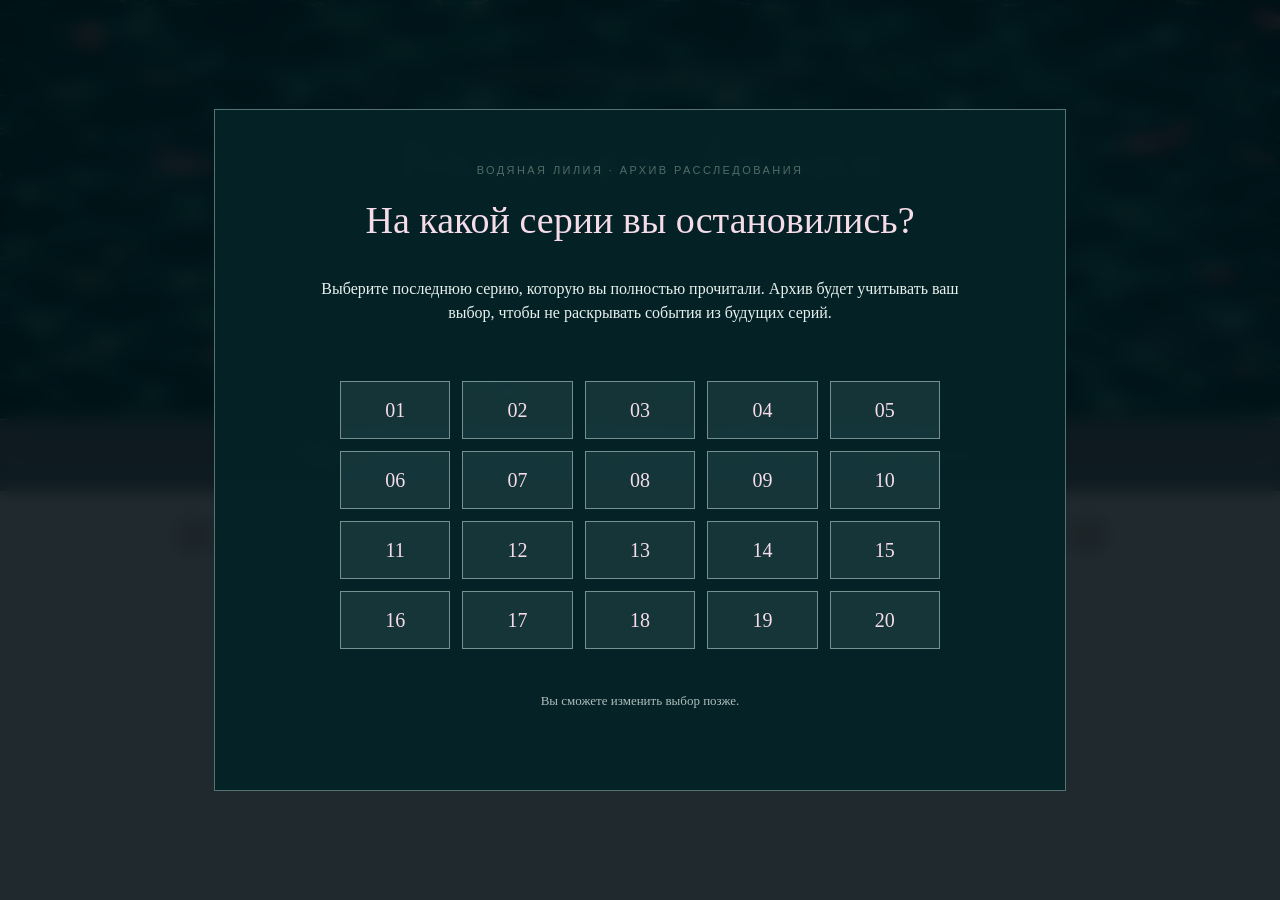
==== index.html @ 2f3fe99f "Update index.html" ====
<!doctype html>
<html lang="ru">
<head>
<meta charset="utf-8">
<meta name="viewport" content="width=device-width,initial-scale=1">
<title>Водяная Лилия — архив расследования</title>
<link rel="stylesheet" href="style.css">
</head>
<body>
<header class="site-header"><div class="kicker">Интерактивный архив расследования</div><div class="title-wrap"><h1>Водяная Лилия</h1></div><div class="subtitle">История, персонажи, улики и вопросы без ответов</div></header>
<nav class="main-nav">
<button class="active" data-tab="people">Персонажи</button><button data-tab="story">История дела</button><button data-tab="clues">Улики</button><button data-tab="timeline">Хронология</button><button data-tab="questions">Теории и вопросы</button><button data-tab="archive">Архив документов</button>
</nav>
<section id="episode-gate" class="episode-gate">
<div class="kicker">Водяная Лилия · Архив расследования</div>
<h2>На какой серии вы остановились?</h2>
<p>Выберите последнюю серию, которую вы полностью прочитали. Архив будет учитывать ваш выбор, чтобы не раскрывать события из будущих серий.</p>
<div class="episode-gate-grid">
    <button data-episode="1">01</button>
    <button data-episode="2">02</button>
    <button data-episode="3">03</button>
    <button data-episode="4">04</button>
    <button data-episode="5">05</button>
    <button data-episode="6">06</button>
    <button data-episode="7">07</button>
    <button data-episode="8">08</button>
    <button data-episode="9">09</button>
    <button data-episode="10">10</button>
    <button data-episode="11">11</button>
    <button data-episode="12">12</button>
    <button data-episode="13">13</button>
    <button data-episode="14">14</button>
    <button data-episode="15">15</button>
    <button data-episode="16">16</button>
    <button data-episode="17">17</button>
    <button data-episode="18">18</button>
    <button data-episode="19">19</button>
    <button data-episode="20">20</button>
</div>
<p class="episode-gate-note">Вы сможете изменить выбор позже.</p>
</section>
<div class="episode-selector">
  <button data-view-episode="1">01</button>
  <button data-view-episode="2">02</button>
  <button data-view-episode="3">03</button>
  <button data-view-episode="4">04</button>
  <button data-view-episode="5">05</button>
  <button data-view-episode="6">06</button>
  <button data-view-episode="7">07</button>
  <button data-view-episode="8">08</button>
  <button data-view-episode="9">09</button>
  <button data-view-episode="10">10</button>
  <button data-view-episode="11">11</button>
  <button data-view-episode="12">12</button>
  <button data-view-episode="13">13</button>
  <button data-view-episode="14">14</button>
  <button data-view-episode="15">15</button>
  <button data-view-episode="16">16</button>
  <button data-view-episode="17">17</button>
  <button data-view-episode="18">18</button>
  <button data-view-episode="19">19</button>
  <button data-view-episode="20">20</button>
</div>
<button id="episode-details-toggle" class="episode-details-toggle" type="button">
✧ Содержание серии
<span>⌄</span>
</button>
<div class="episode-modal" id="episode-description">
<div class="episode-modal-content">
<button class="episode-modal-close" id="episode-modal-close" type="button">×</button>
<div class="episode-description-header">
<span id="episode-number">СЕРИЯ 01</span>
<h3 id="episode-title">Название серии</h3>
</div>
<p id="episode-summary">Краткое содержание серии.</p>
<button id="episode-details-button" type="button">
Читать полное описание
</button>
<div id="episode-full-description" class="episode-full-description"></div>
</div>
</div>
<main>
<section id="story" class="panel">
<h2>История дела</h2>
<p class="intro">История, в которой прошлое не отпускает настоящее, а за внешне привычными событиями скрываются вопросы, на которые ещё предстоит найти ответы.</p>
<div class="grid" id="story-container"></div></section>
<section id="people" class="panel">
<h2>Персонажи</h2>
<p class="intro">Краткие карточки участников истории. Данные ниже — демонстрационное наполнение, его нужно сверить с игрой.</p>
<input id="search" placeholder="Найти персонажа…">
<div class="grid" id="peopleGrid"></div>
</section>
<section id="clues" class="panel">
<h2>Улики и доказательства</h2>
<p class="intro">
Каждая деталь может оказаться важной. Здесь собраны предметы, документы, сообщения и свидетельства, которые помогают восстановить события и разобраться в тайнах Уиндроуз-Бей.
</p>
<div id="clues-container" class="grid"></div>
</section>
<section id="timeline" class="panel">
<h2>Хронология событий</h2>
<p class="intro">Последовательность событий, восстановленная по материалам расследования.</p>
<div id="timeline-container" class="grid"></div>
</section>
<section id="questions" class="panel">
<h2>Теории и вопросы</h2>
<p class="intro">
Версии произошедшего, аргументы и вопросы, которые ещё предстоит проверить.
</p>
 <div id="theories-container" class="grid"></div>
</section>
<section id="archive" class="panel">
<h2>Архив документов</h2>
<p class="intro">
Документы, письма, личные записи и другие материалы,обнаруженные в ходе расследования.
</p>
<div id="documents-container" class="grid"></div>
</section>
<script src="data/people.js"></script>
<script src="data/episodes.js"></script>
<script src="data/clues.js"></script>
<script src="data/story.js"></script>
<script src="data/timeline.js"></script>
<script src="data/theories.js"></script>
<script src="data/documents.js"></script>
<script src="script.js"></script>
---- style.css ----
:root {--ink: #263F3C;--muted: #536B66;--paper: #E5D5BE;--card: rgba(245, 236, 222, 0.94);--sage: #A9BDB0;--line: rgba(75, 91, 78, 0.3);--accent: #B98F91;}
*{box-sizing:border-box}
.site-header {
padding: 70px 22px 55px;
text-align: center;
background-image: linear-gradient(rgba(3, 39, 43, 0.12), rgba(3, 39, 43, 0.18)),
url("media/header-water.png.jpg");
background-position: center;
background-size: 100% 100%;
background-repeat: no-repeat;
border-bottom: 1px solid rgba(213, 193, 154, 0.55);
box-shadow: 0 8px 30px rgba(0, 20, 25, 0.15);
min-height: 420px;}
.kicker{font:11px Arial,sans-serif;letter-spacing:.22em;text-transform:uppercase;color:var(--muted)}
h1 {font-size: clamp(38px, 7vw, 68px);font-weight: 600;margin: 12px 0 5px;color: #f5dce8;text-shadow:0 1px 1px rgba(255,255,255,0.7),0 2px 3px rgba(180,120,150,0.6),0 5px 12px rgba(0,0,0,0.45);letter-spacing: 1px;}.title-wrap {position: relative;display: flex;align-items: center;justify-content: center;width: fit-content;max-width: 100%;margin: 0 auto;padding: 12px 24px;}.title-wrap::before,.title-wrap::after {content: "";position: absolute;width: 42px;height: 18px;border: 1px solid rgba(183, 225, 215, 0.8);border-radius: 100% 0 100% 0;box-shadow: 0 0 9px rgba(190, 235, 225, 0.35);}.title-wrap::before {left: -12px;top: 5px;transform: rotate(-28deg);}.title-wrap::after {right: -12px;bottom: 5px;transform: rotate(152deg);}.title-wrap h1 {margin: 12px 0 5px;}
.subtitle{color:var(--muted);font-style:italic}
nav {display: flex;justify-content: center;align-items: center;gap: 28px;flex-wrap: wrap;padding: 20px 16px;background: rgba(3, 39, 43, 0.55);border-bottom: 1px solid var(--line);backdrop-filter: blur(12px);}
nav button,.filter {border: none;background: transparent;color: #F3E6D7;padding: 7px 2px;border-radius: 0;cursor: pointer;font: 14px Georgia, serif;letter-spacing: 0.04em;transition: color 0.25s, text-shadow 0.25s;}
nav button.active,
nav button:hover {background: transparent;color: #FFFFFF;border-color: transparent;text-shadow: 0 0 10px rgba(243, 230, 215, 0.75);}
main {width: 100%;max-width: 980px;margin: 32px auto;padding: 0 55px 60px;}
.panel {display: none;padding: 0 35px 30px;}.panel.active {display: block;}
@media (max-width: 600px) {main {padding: 0 12px 40px;}.panel {padding: 0 8px 20px;}}
h2{font-weight:400;font-size:30px;margin:0 0 8px}.intro{color:var(--muted);max-width:680px}
.stats{display:grid;grid-template-columns:repeat(auto-fit,minmax(130px,1fr));gap:12px;margin:25px 0}
.stat,.card{background:var(--card);border:1px solid var(--line);border-radius:14px;padding:18px}
.stat b{display:block;font-size:27px;font-weight:400}.stat span,.meta{font:12px Arial;color:var(--muted)}
.grid{display:grid;grid-template-columns:repeat(auto-fit,minmax(220px,1fr));gap:14px;margin-top:20px}
.card h3{font-weight:400;font-size:21px;margin:0 0 4px}.card p{margin:8px 0;color: var(--ink);}
.card button{margin-top:8px;border:0;background:var(--sage);padding:8px 12px;border-radius:18px;color:var(--ink);cursor:pointer}
.detail{display:none;border-top:1px solid var(--line);margin-top:12px;padding-top:10px;color:var(--muted)}
.detail.open{display:block}
input{width:min(100%,360px);padding:11px 14px;border:1px solid var(--line);border-radius:22px;background:white;font:14px Arial;margin-top:14px}
.tag{display:inline-block;background:#edf0e8;border-radius:15px;padding:3px 9px;font:11px Arial;color:#526455}
footer{text-align:center;padding:24px;color:var(--muted);font:12px Arial;border-top:1px solid var(--line)}
body {margin: 0;position: relative;isolation: isolate;background: transparent !important;color: var(--ink);font: 16px/1.55 Georgia, serif;}
.episode-gate {position: fixed;inset: 0;z-index: 10000;display: flex;flex-direction: column;align-items: center;justify-content: center;box-sizing: border-box;width: 100%;min-height: 100vh;margin: 0;padding: 35px 20px;overflow-y: auto;text-align: center;background: rgba(0, 12, 18, 0.88);backdrop-filter: blur(8px);color: #e8f1ee;}.episode-gate::before {content: "";position: absolute;z-index: 0;width: min(850px, calc(100% - 32px));height: min(680px, calc(100% - 32px));background: rgba(5, 35, 38, 0.96);border: 1px solid rgba(210, 235, 230, 0.4);pointer-events: none;}.episode-gate > * {position: relative;z-index: 1;}.episode-gate h2 {color: #f5dce8;font-size: clamp(25px, 4vw, 38px);font-weight: normal;margin: 15px 0;}.episode-gate p {max-width: 650px;margin: 12px auto 25px;}.episode-gate-grid {display: grid;grid-template-columns: repeat(5, 1fr);gap: 12px;width: 100%;max-width: 600px;margin: 30px auto;}.episode-gate-grid button {min-height: 58px;border: 1px solid rgba(210, 235, 230, 0.5);background: rgba(130, 190, 190, 0.12);color: #f5dce8;font: 20px Georgia, serif;cursor: pointer;}.episode-gate-grid button:hover {background: rgba(180, 220, 215, 0.3);border-color: #f5dce8;}.episode-gate-note {font-size: 13px;opacity: 0.75;}.episode-gate.is-hidden {display: none;}
/* Переключатели серий */
.episode-selector {display: flex;justify-content: center;align-items: center; flex-wrap: wrap;gap: 9px; max-width: 1050px;margin: 14px auto 20px;padding: 10px 16px;}
.episode-selector button {width: 38px;height: 38px;flex: 0 0 38px;padding: 0;border: 1px solid rgba(89, 72, 63, 0.5);border-radius: 50%;background: radial-gradient(circle at 35% 30%, #F4E9D9, #D8C5B0);color: #59483F;font: 13px Georgia, serif;cursor: pointer;box-shadow: 0 0 10px rgba(183, 220, 211, 0.15);transition: 0.25s ease;}
.episode-selector button:hover {transform: translateY(-3px);border-color: #f0e9e5;box-shadow: 0 0 15px rgba(183, 220, 211, 0.6);}.episode-selector button.active {background: radial-gradient(circle at 35% 30%, #f0e9e5, #d9a9b9 70%);color: #063f43;border-color: #ffffff;box-shadow: 0 0 16px rgba(217, 169, 185, 0.65);}
@media (max-width: 600px) {nav.main-nav {justify-content: flex-start;flex-wrap: nowrap;overflow-x: auto;white-space: nowrap;gap: 24px;padding: 14px 18px;scrollbar-width: none;}nav.main-nav::-webkit-scrollbar {display: none;}nav.main-nav button {flex: 0 0 auto;}header {padding: 22px 16px 14px;}
.episode-selector {flex-wrap: nowrap;justify-content: flex-start;overflow-x: auto;overflow-y: hidden;white-space: nowrap;gap: 10px;padding: 10px 16px;scrollbar-width: none;}
.episode-selector::-webkit-scrollbar {display: none;}
.episode-selector button {flex: 0 0 38px;}}
.panel .intro {color: var(--ink);background: rgba(245, 236, 222, 0.91);padding: 12px 16px;border-radius: 10px;}
/* Контраст заголовков и подписей */
header .kicker,
header .subtitle { color: #F5E8D7;text-shadow: 0 2px 6px rgba(0, 20, 22, 0.85);}
main .panel > .kicker {color: #F5E8D7;text-shadow: 0 2px 7px rgba(0, 20, 22, 0.9);}
main .panel > h2 {color: #FFF1E2;text-shadow: 0 2px 8px rgba(0, 20, 22, 0.9);}
.episode-description-header {margin-bottom: 18px;}#episode-number {display: block;margin-bottom: 10px;color: #987568;font: 12px Georgia, serif;letter-spacing: 3px;}#episode-title {margin: 0;color: #59483F;font: 26px Georgia, serif;}#episode-summary {max-width: 680px;margin: 18px auto;color: #59483F;font: 16px/1.8 Georgia, serif;}#episode-details-button {margin-top: 12px;padding: 11px 22px;border: 1px solid #987568;background: #D8C5B0;color: #59483F;font: 14px Georgia, serif;cursor: pointer;transition: 0.25s ease;}#episode-details-button:hover {background: #C9A99A;}
.episode-full-description {display: none;margin-top: 20px;padding-top: 18px;border-top: 1px solid rgba(89, 72, 63, 0.3);text-align: left;line-height: 1.8;}max-width: 600px {
.episode-description {margin: 18px 8px 30px;padding: 22px 17px;}#episode-title {font-size: 22px;}#episode-summary {font-size: 14px;}}
/* Жемчужная кнопка содержания серии */
.episode-details-toggle {display: flex;align-items: center;justify-content: center;gap: 10px;width: fit-content;margin: 12px auto 20px;padding: 9px 20px;border: 1px solid rgba(217, 169, 185, 0.8);border-radius: 30px;background: rgba(238, 224, 207, 0.9);color: #59483F;font: 14px Georgia, serif;cursor: pointer;box-shadow: 0 3px 12px rgba(0, 0, 0, 0.2);transition: 0.3s ease;}
.episode-details-toggle:hover {background: #F4E9D9;border-color: #D9A9B9;transform: translateY(-2px);box-shadow: 0 5px 15px rgba(217, 169, 185, 0.4);}
.episode-details-toggle span {font-size: 17px;}
/* Всплывающее окно содержания серии */
.episode-modal {display: none;position: fixed;inset: 0;z-index: 9999;align-items: center;justify-content: center;padding: 20px;background: rgba(0, 15, 18, 0.72);backdrop-filter: blur(5px);}
.episode-modal.open {display: flex;}
.episode-modal-content {position: relative;width: min(650px, 100%);max-height: 85vh;overflow-y: auto;padding: 35px;background:radial-gradient(ellipse at 10% 15%, rgba(112, 75, 43, 0.18), transparent 35%),radial-gradient(ellipse at 90% 85%, rgba(125, 83, 51, 0.16), transparent 40%),radial-gradient(ellipse at 50% 50%, rgba(255, 244, 218, 0.35), transparent 70%),linear-gradient(135deg, #D4BE9B, #E6D3B1 45%, #D1B991);border: 1px solid #8C7050;border-radius: 3px;box-shadow:inset 0 0 0 5px rgba(117, 83, 53, 0.10),inset 0 0 35px rgba(91, 61, 37, 0.22),0 12px 40px rgba(0, 0, 0, 0.45);color: #59483F;text-align: center;}
.episode-modal-close {position: absolute;top: 10px;right: 15px;border: none;background: transparent;color: #59483F;font-size: 28px;cursor: pointer;}@media (max-width: 600px) {
.episode-modal-content {padding: 30px 18px;}}
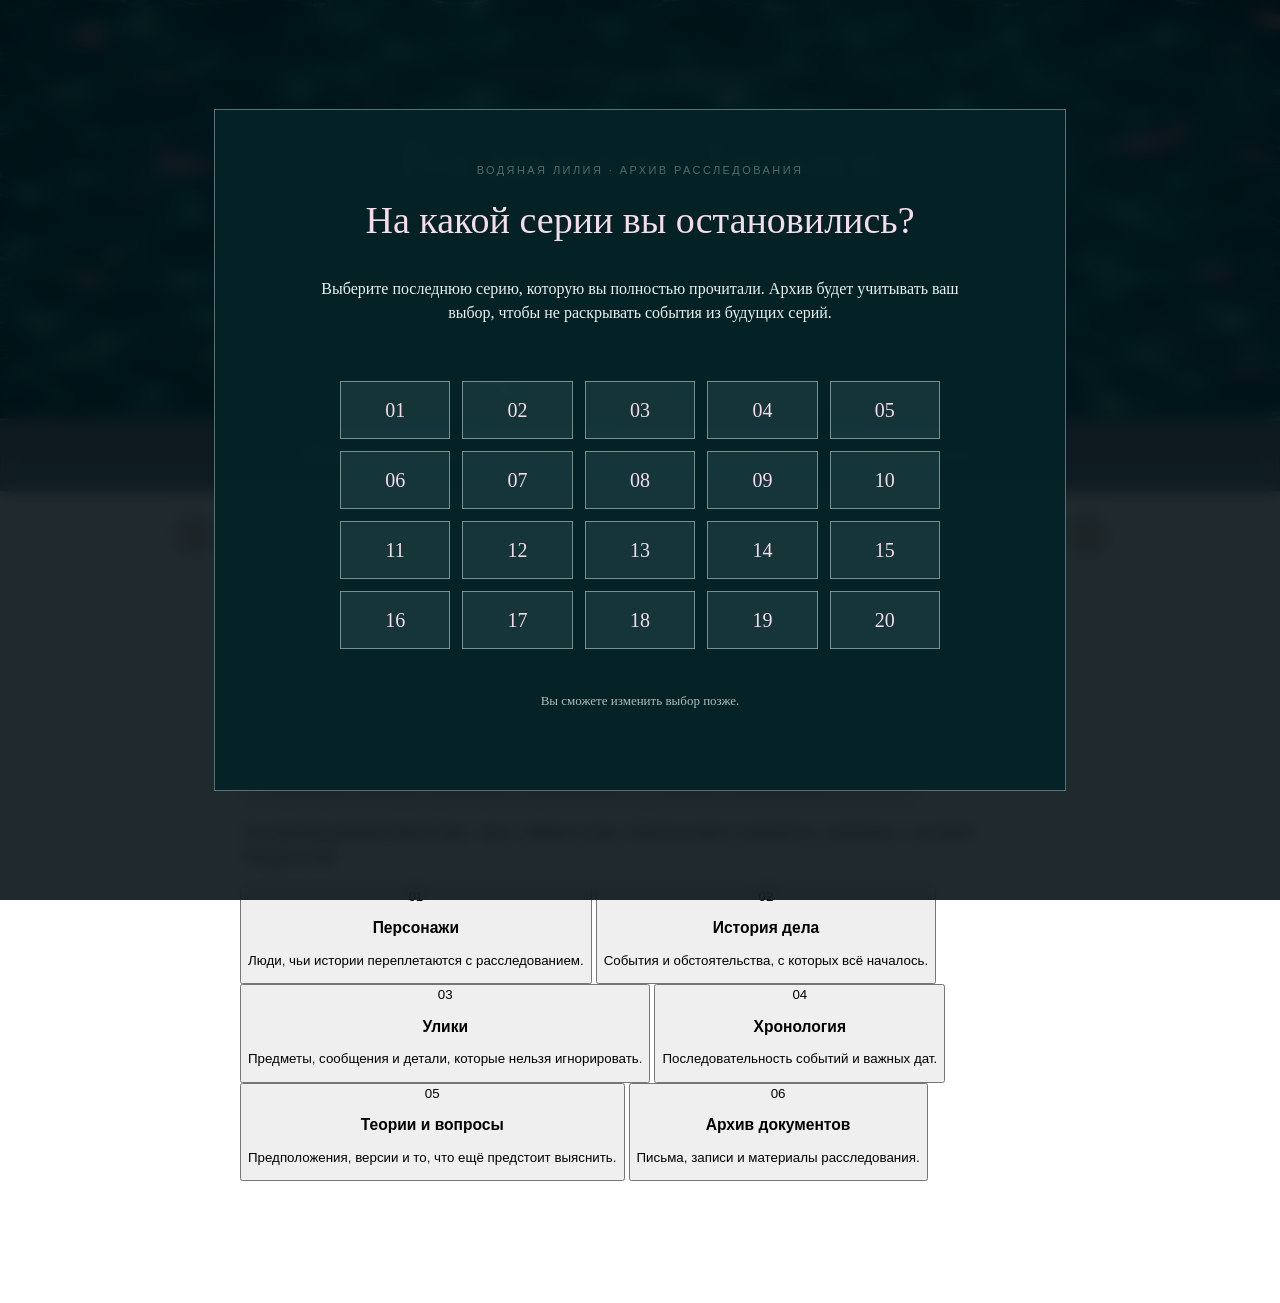
==== commit 805bfe01: "Update index.html" ====
--- a/index.html
+++ b/index.html
@@ -80,6 +80,50 @@
 </div>
 </div>
 <main>
+<section id="home" class="panel active">
+<div class="home-intro">
+<div class="kicker">Личный архив расследования</div>
+<h2>Водяная Лилия</h2>
+<p class="intro">
+Некоторые истории не заканчиваются вместе с последней страницей.Они оставляют после себя вопросы, странные совпадения и следы,которые кто-то должен собрать воедино.
+</p>
+<p>
+Это рабочий дневник Райли Пирс. Здесь собраны люди, события,улики и документы, связанные с историей Уиндрoуз-Бей.
+</p>
+</div>
+<div class="home-sections">
+<button class="home-card" data-tab="people">
+<span>01</span>
+<h3>Персонажи</h3>
+<p>Люди, чьи истории переплетаются с расследованием.</p>
+</button>
+<button class="home-card" data-tab="story">
+<span>02</span>
+<h3>История дела</h3>
+<p>События и обстоятельства, с которых всё началось.</p>
+</button>
+<button class="home-card" data-tab="clues">
+<span>03</span>
+<h3>Улики</h3>
+<p>Предметы, сообщения и детали, которые нельзя игнорировать.</p>
+</button>
+<button class="home-card" data-tab="timeline">
+<span>04</span>
+<h3>Хронология</h3>
+<p>Последовательность событий и важных дат.</p>
+</button>
+<button class="home-card" data-tab="questions">
+<span>05</span>
+<h3>Теории и вопросы</h3>
+<p>Предположения, версии и то, что ещё предстоит выяснить.</p>
+</button>
+<button class="home-card" data-tab="archive">
+<span>06</span>
+<h3>Архив документов</h3>
+<p>Письма, записи и материалы расследования.</p>
+</button>
+</div>
+</section>
 <section id="story" class="panel">
 <h2>История дела</h2>
 <p class="intro">История, в которой прошлое не отпускает настоящее, а за внешне привычными событиями скрываются вопросы, на которые ещё предстоит найти ответы.</p>
@@ -124,3 +168,6 @@
 <script src="data/theories.js"></script>
 <script src="data/documents.js"></script>
 <script src="script.js"></script>
+</main>
+</body>
+</html>
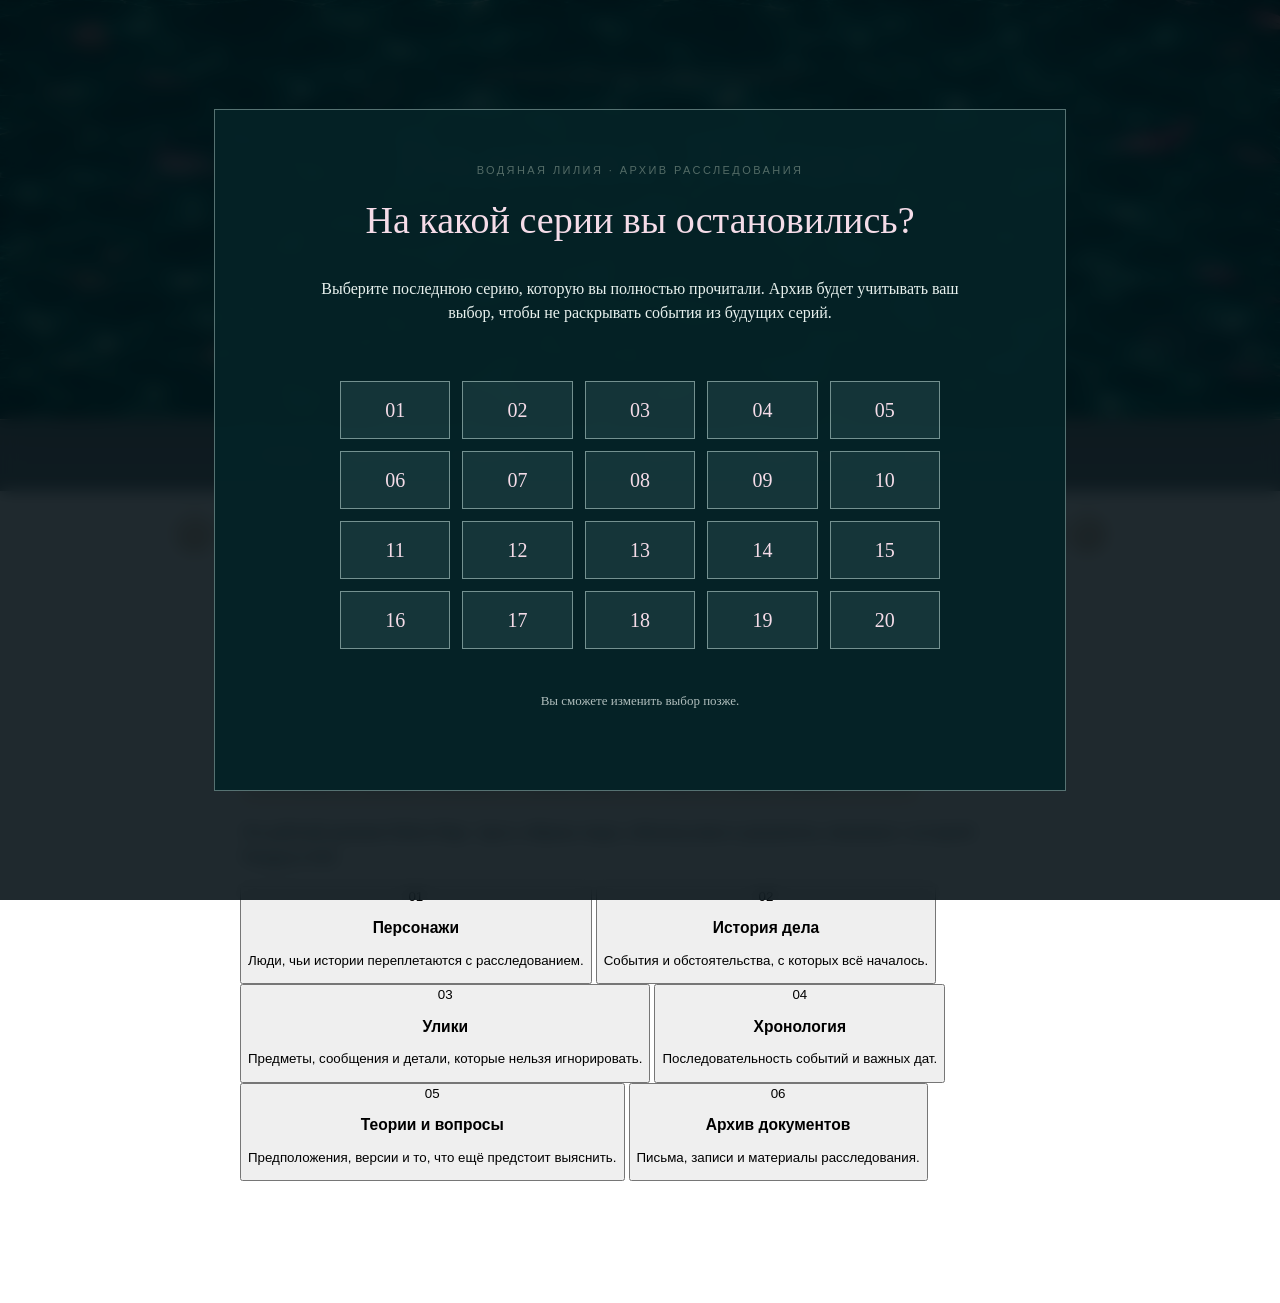
==== commit 501188e2: "Update index.html" ====
--- a/index.html
+++ b/index.html
@@ -9,7 +9,7 @@
 <body>
 <header class="site-header"><div class="kicker">Интерактивный архив расследования</div><div class="title-wrap"><h1>Водяная Лилия</h1></div><div class="subtitle">История, персонажи, улики и вопросы без ответов</div></header>
 <nav class="main-nav">
-<button class="active" data-tab="people">Персонажи</button><button data-tab="story">История дела</button><button data-tab="clues">Улики</button><button data-tab="timeline">Хронология</button><button data-tab="questions">Теории и вопросы</button><button data-tab="archive">Архив документов</button>
+<button class="active" data-tab="home">Главная</button><button data-tab="people">Персонажи</button><button data-tab="story">История дела</button><button data-tab="clues">Улики</button><button data-tab="timeline">Хронология</button><button data-tab="questions">Теории и вопросы</button><button data-tab="archive">Архив документов</button>
 </nav>
 <section id="episode-gate" class="episode-gate">
 <div class="kicker">Водяная Лилия · Архив расследования</div>
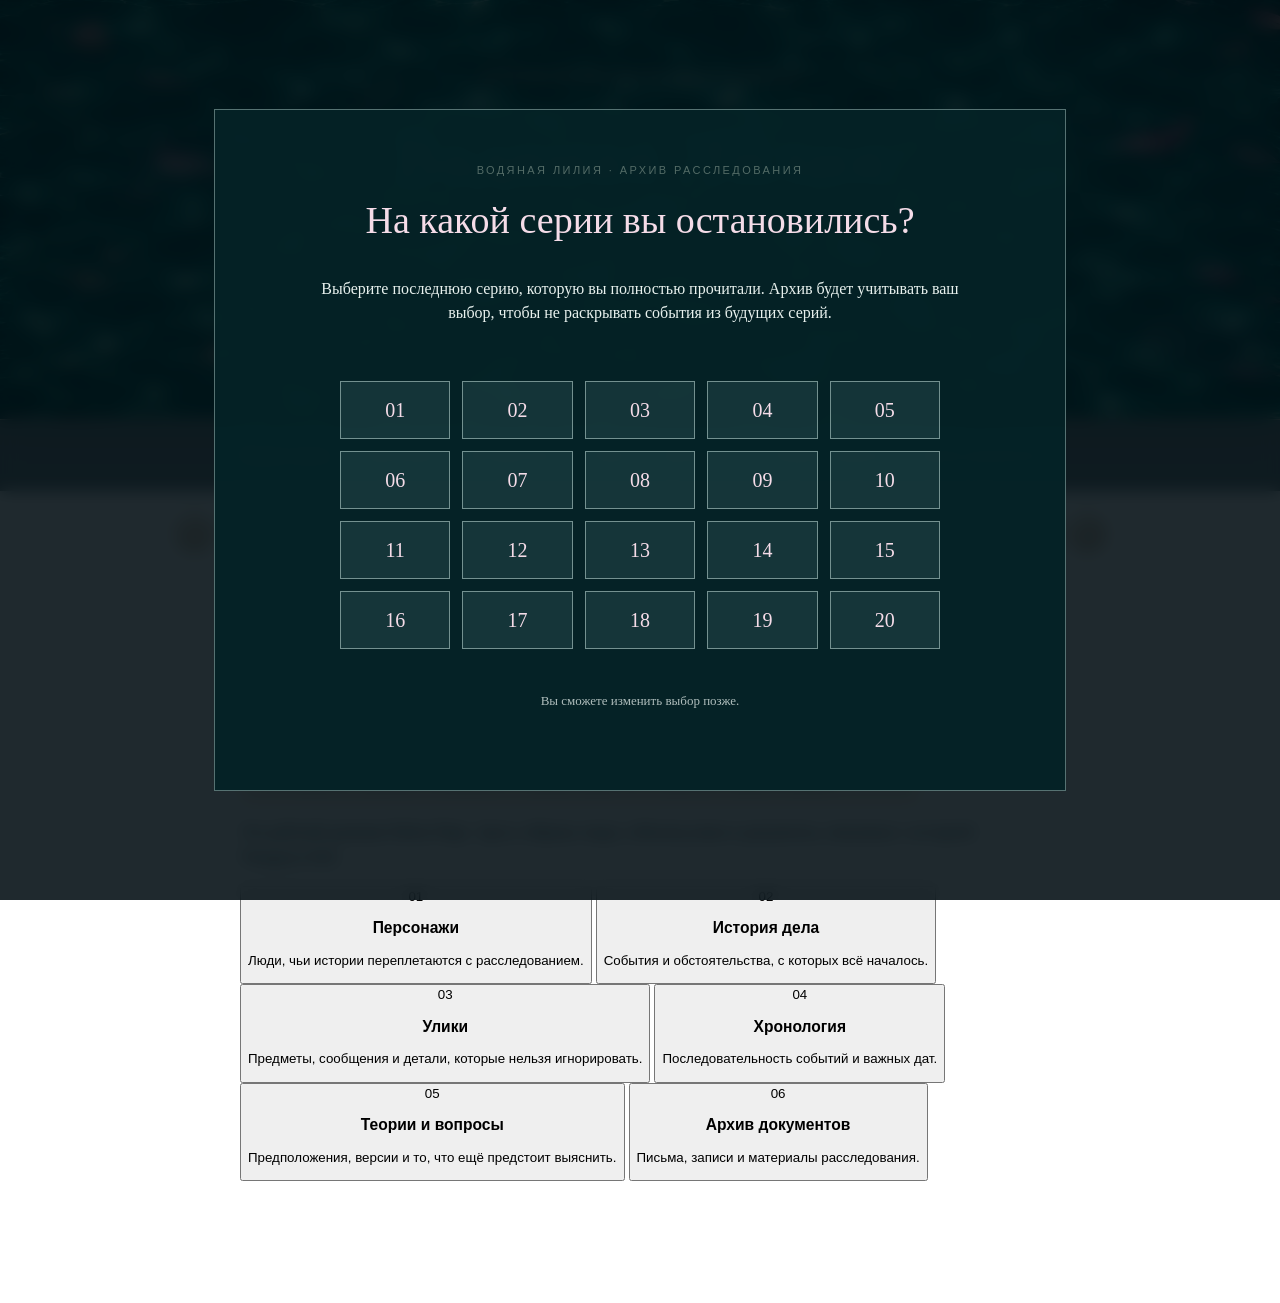
==== commit 2b8b6e6f: "Update index.html" ====
--- a/index.html
+++ b/index.html
@@ -9,7 +9,7 @@
 <body>
 <header class="site-header"><div class="kicker">Интерактивный архив расследования</div><div class="title-wrap"><h1>Водяная Лилия</h1></div><div class="subtitle">История, персонажи, улики и вопросы без ответов</div></header>
 <nav class="main-nav">
-<button class="active" data-tab="home">Главная</button><button data-tab="people">Персонажи</button><button data-tab="story">История дела</button><button data-tab="clues">Улики</button><button data-tab="timeline">Хронология</button><button data-tab="questions">Теории и вопросы</button><button data-tab="archive">Архив документов</button>
+<button class="active" data-tab="home">Первая запись</button><button data-tab="people">Персонажи</button><button data-tab="story">История дела</button><button data-tab="clues">Улики</button><button data-tab="timeline">Хронология</button><button data-tab="questions">Теории и вопросы</button><button data-tab="archive">Архив документов</button>
 </nav>
 <section id="episode-gate" class="episode-gate">
 <div class="kicker">Водяная Лилия · Архив расследования</div>
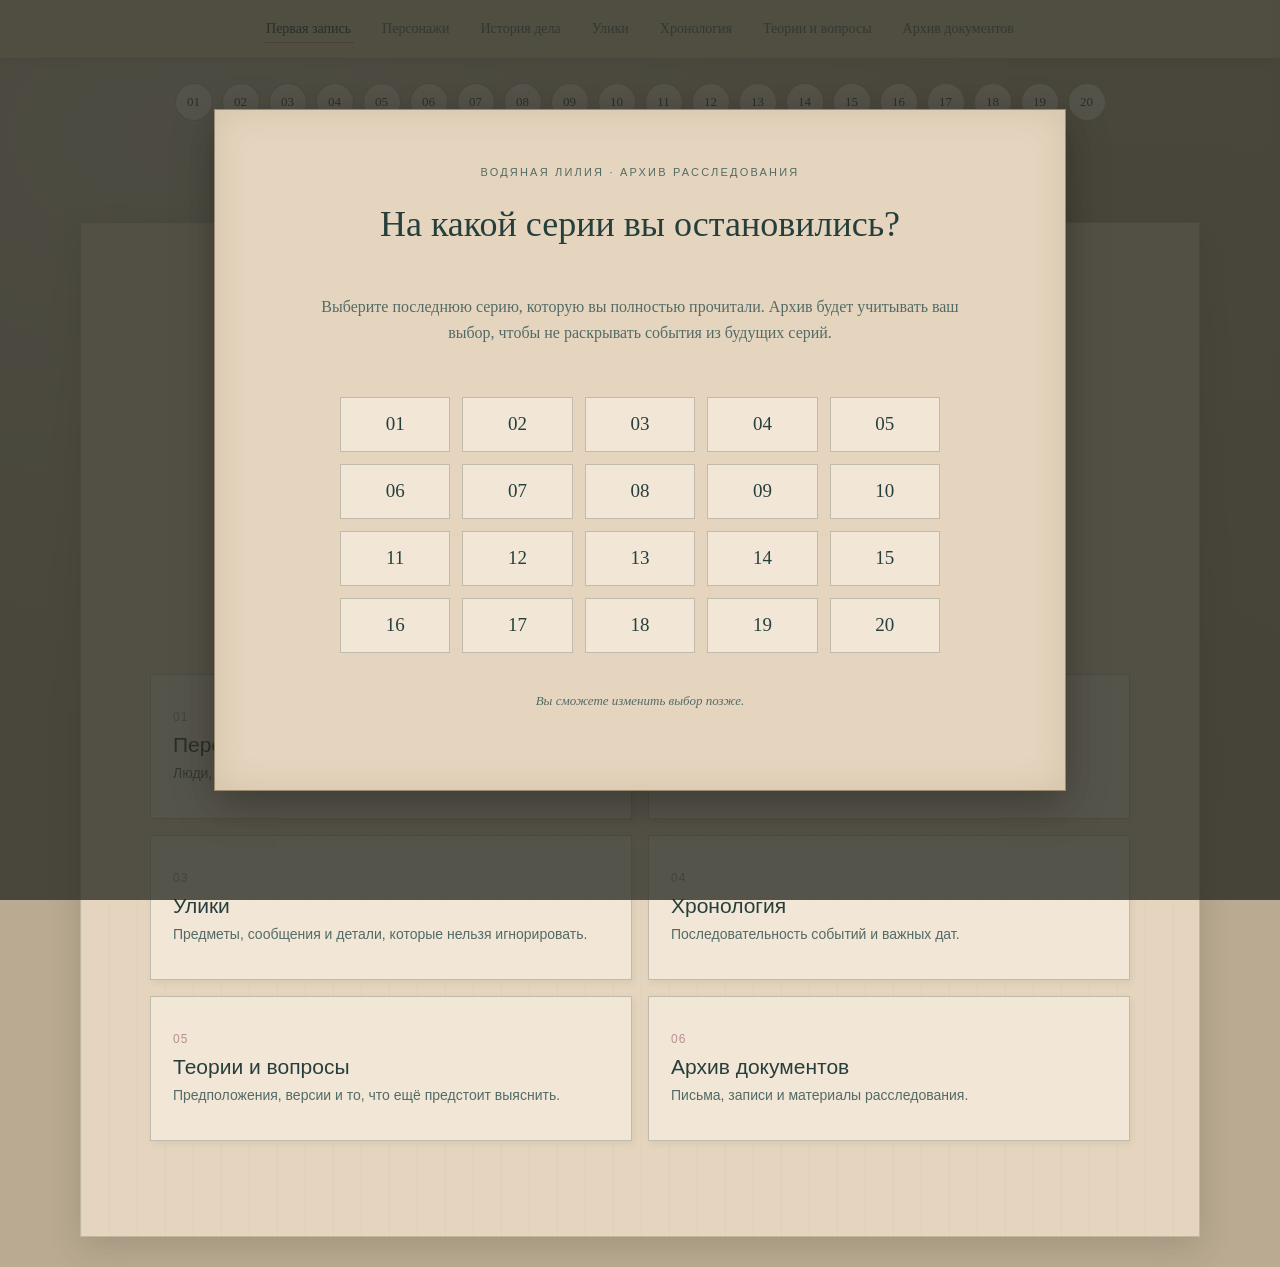
==== commit 28d24d9b: "Update index.html" ====
--- a/index.html
+++ b/index.html
@@ -7,7 +7,6 @@
 <link rel="stylesheet" href="style.css">
 </head>
 <body>
-<header class="site-header"><div class="kicker">Интерактивный архив расследования</div><div class="title-wrap"><h1>Водяная Лилия</h1></div><div class="subtitle">История, персонажи, улики и вопросы без ответов</div></header>
 <nav class="main-nav">
 <button class="active" data-tab="home">Первая запись</button><button data-tab="people">Персонажи</button><button data-tab="story">История дела</button><button data-tab="clues">Улики</button><button data-tab="timeline">Хронология</button><button data-tab="questions">Теории и вопросы</button><button data-tab="archive">Архив документов</button>
 </nav>
--- a/style.css
+++ b/style.css
@@ -1,64 +1,142 @@
-:root {--ink: #263F3C;--muted: #536B66;--paper: #E5D5BE;--card: rgba(245, 236, 222, 0.94);--sage: #A9BDB0;--line: rgba(75, 91, 78, 0.3);--accent: #B98F91;}
-*{box-sizing:border-box}
-.site-header {
-padding: 70px 22px 55px;
-text-align: center;
-background-image: linear-gradient(rgba(3, 39, 43, 0.12), rgba(3, 39, 43, 0.18)),
-url("media/header-water.png.jpg");
-background-position: center;
-background-size: 100% 100%;
-background-repeat: no-repeat;
-border-bottom: 1px solid rgba(213, 193, 154, 0.55);
-box-shadow: 0 8px 30px rgba(0, 20, 25, 0.15);
-min-height: 420px;}
-.kicker{font:11px Arial,sans-serif;letter-spacing:.22em;text-transform:uppercase;color:var(--muted)}
-h1 {font-size: clamp(38px, 7vw, 68px);font-weight: 600;margin: 12px 0 5px;color: #f5dce8;text-shadow:0 1px 1px rgba(255,255,255,0.7),0 2px 3px rgba(180,120,150,0.6),0 5px 12px rgba(0,0,0,0.45);letter-spacing: 1px;}.title-wrap {position: relative;display: flex;align-items: center;justify-content: center;width: fit-content;max-width: 100%;margin: 0 auto;padding: 12px 24px;}.title-wrap::before,.title-wrap::after {content: "";position: absolute;width: 42px;height: 18px;border: 1px solid rgba(183, 225, 215, 0.8);border-radius: 100% 0 100% 0;box-shadow: 0 0 9px rgba(190, 235, 225, 0.35);}.title-wrap::before {left: -12px;top: 5px;transform: rotate(-28deg);}.title-wrap::after {right: -12px;bottom: 5px;transform: rotate(152deg);}.title-wrap h1 {margin: 12px 0 5px;}
-.subtitle{color:var(--muted);font-style:italic}
-nav {display: flex;justify-content: center;align-items: center;gap: 28px;flex-wrap: wrap;padding: 20px 16px;background: rgba(3, 39, 43, 0.55);border-bottom: 1px solid var(--line);backdrop-filter: blur(12px);}
-nav button,.filter {border: none;background: transparent;color: #F3E6D7;padding: 7px 2px;border-radius: 0;cursor: pointer;font: 14px Georgia, serif;letter-spacing: 0.04em;transition: color 0.25s, text-shadow 0.25s;}
-nav button.active,
-nav button:hover {background: transparent;color: #FFFFFF;border-color: transparent;text-shadow: 0 0 10px rgba(243, 230, 215, 0.75);}
-main {width: 100%;max-width: 980px;margin: 32px auto;padding: 0 55px 60px;}
-.panel {display: none;padding: 0 35px 30px;}.panel.active {display: block;}
-@media (max-width: 600px) {main {padding: 0 12px 40px;}.panel {padding: 0 8px 20px;}}
-h2{font-weight:400;font-size:30px;margin:0 0 8px}.intro{color:var(--muted);max-width:680px}
-.stats{display:grid;grid-template-columns:repeat(auto-fit,minmax(130px,1fr));gap:12px;margin:25px 0}
-.stat,.card{background:var(--card);border:1px solid var(--line);border-radius:14px;padding:18px}
-.stat b{display:block;font-size:27px;font-weight:400}.stat span,.meta{font:12px Arial;color:var(--muted)}
-.grid{display:grid;grid-template-columns:repeat(auto-fit,minmax(220px,1fr));gap:14px;margin-top:20px}
-.card h3{font-weight:400;font-size:21px;margin:0 0 4px}.card p{margin:8px 0;color: var(--ink);}
-.card button{margin-top:8px;border:0;background:var(--sage);padding:8px 12px;border-radius:18px;color:var(--ink);cursor:pointer}
-.detail{display:none;border-top:1px solid var(--line);margin-top:12px;padding-top:10px;color:var(--muted)}
-.detail.open{display:block}
-input{width:min(100%,360px);padding:11px 14px;border:1px solid var(--line);border-radius:22px;background:white;font:14px Arial;margin-top:14px}
-.tag{display:inline-block;background:#edf0e8;border-radius:15px;padding:3px 9px;font:11px Arial;color:#526455}
-footer{text-align:center;padding:24px;color:var(--muted);font:12px Arial;border-top:1px solid var(--line)}
-body {margin: 0;position: relative;isolation: isolate;background: transparent !important;color: var(--ink);font: 16px/1.55 Georgia, serif;}
-.episode-gate {position: fixed;inset: 0;z-index: 10000;display: flex;flex-direction: column;align-items: center;justify-content: center;box-sizing: border-box;width: 100%;min-height: 100vh;margin: 0;padding: 35px 20px;overflow-y: auto;text-align: center;background: rgba(0, 12, 18, 0.88);backdrop-filter: blur(8px);color: #e8f1ee;}.episode-gate::before {content: "";position: absolute;z-index: 0;width: min(850px, calc(100% - 32px));height: min(680px, calc(100% - 32px));background: rgba(5, 35, 38, 0.96);border: 1px solid rgba(210, 235, 230, 0.4);pointer-events: none;}.episode-gate > * {position: relative;z-index: 1;}.episode-gate h2 {color: #f5dce8;font-size: clamp(25px, 4vw, 38px);font-weight: normal;margin: 15px 0;}.episode-gate p {max-width: 650px;margin: 12px auto 25px;}.episode-gate-grid {display: grid;grid-template-columns: repeat(5, 1fr);gap: 12px;width: 100%;max-width: 600px;margin: 30px auto;}.episode-gate-grid button {min-height: 58px;border: 1px solid rgba(210, 235, 230, 0.5);background: rgba(130, 190, 190, 0.12);color: #f5dce8;font: 20px Georgia, serif;cursor: pointer;}.episode-gate-grid button:hover {background: rgba(180, 220, 215, 0.3);border-color: #f5dce8;}.episode-gate-note {font-size: 13px;opacity: 0.75;}.episode-gate.is-hidden {display: none;}
-/* Переключатели серий */
-.episode-selector {display: flex;justify-content: center;align-items: center; flex-wrap: wrap;gap: 9px; max-width: 1050px;margin: 14px auto 20px;padding: 10px 16px;}
-.episode-selector button {width: 38px;height: 38px;flex: 0 0 38px;padding: 0;border: 1px solid rgba(89, 72, 63, 0.5);border-radius: 50%;background: radial-gradient(circle at 35% 30%, #F4E9D9, #D8C5B0);color: #59483F;font: 13px Georgia, serif;cursor: pointer;box-shadow: 0 0 10px rgba(183, 220, 211, 0.15);transition: 0.25s ease;}
-.episode-selector button:hover {transform: translateY(-3px);border-color: #f0e9e5;box-shadow: 0 0 15px rgba(183, 220, 211, 0.6);}.episode-selector button.active {background: radial-gradient(circle at 35% 30%, #f0e9e5, #d9a9b9 70%);color: #063f43;border-color: #ffffff;box-shadow: 0 0 16px rgba(217, 169, 185, 0.65);}
-@media (max-width: 600px) {nav.main-nav {justify-content: flex-start;flex-wrap: nowrap;overflow-x: auto;white-space: nowrap;gap: 24px;padding: 14px 18px;scrollbar-width: none;}nav.main-nav::-webkit-scrollbar {display: none;}nav.main-nav button {flex: 0 0 auto;}header {padding: 22px 16px 14px;}
-.episode-selector {flex-wrap: nowrap;justify-content: flex-start;overflow-x: auto;overflow-y: hidden;white-space: nowrap;gap: 10px;padding: 10px 16px;scrollbar-width: none;}
+/* =========================================
+   WATER LILY
+   INVESTIGATOR'S NOTEBOOK
+   Полное оформление сайта
+========================================= */
+/* ---------- 1. Цвета и основы ---------- */
+:root {--ink: #263f3c;--ink-light: #536b66;--paper: #e5d5be;--paper-light: #f2e8d8;--paper-dark: #d3bea1;--sage: #a9bdb0;--rose: #b98f91;--line: rgba(75, 91, 78, 0.3);--shadow: rgba(49, 39, 27, 0.16);}* {box-sizing: border-box;}
+html {min-height: 100%;scroll-behavior: smooth;}
+body {margin: 0;min-height: 100vh;color: var(--ink);font: 16px/1.65 Georgia, "Times New Roman", serif;background-color: #b9aa91;background-image:radial-gradient(ellipse at 15% 15%,rgba(255,255,255,0.28),transparent 55%),radial-gradient(ellipse at 85% 85%,rgba(75,55,35,0.12),transparent 60%);background-attachment: fixed;}
+/* ---------- 2. Шапка архива ---------- */
+.site-header {position: relative;overflow: hidden;padding: 48px 20px 34px;text-align: center;background:linear-gradient(135deg,rgba(242,232,216,0.98),rgba(222,207,183,0.96));border-bottom: 1px solid var(--line);box-shadow: 0 5px 18px var(--shadow);}
+.site-header::before,
+.site-header::after {content: "❧";position: absolute;top: 50%;color: rgba(83,107,102,0.32);font-size: 64px;transform: translateY(-50%);}
+.site-header::before {left: max(5%, calc(50% - 340px));}
+.site-header::after {right: max(5%, calc(50% - 340px));transform: translateY(-50%) scaleX(-1);}
+.site-header .kicker {margin-bottom: 8px;}
+.kicker {color: var(--ink-light);font: 11px/1.5 Arial, sans-serif;letter-spacing: 0.2em;text-transform: uppercase;}
+.title-wrap {position: relative;width: fit-content;max-width: 100%;margin: 0 auto;padding: 4px 20px;}
+h1 {margin: 8px 0;color: var(--ink);font-size: clamp(36px, 7vw, 62px);font-weight: normal;letter-spacing: 0.035em;}
+.subtitle {color: var(--ink-light);font-size: 15px;font-style: italic;}
+/* ---------- 3. Навигация ---------- */
+.main-nav {position: relative;z-index: 5;display: flex;justify-content: center;align-items: center;flex-wrap: wrap;gap: 8px 25px;padding: 14px 18px;background: #d8c7ad;border-bottom: 1px solid var(--line);box-shadow: 0 3px 8px rgba(50,40,25,0.08);}
+.main-nav button {position: relative;padding: 7px 3px;border: none;background: transparent;color: var(--ink-light);font: 14px Georgia, serif;cursor: pointer;transition: color 0.2s ease;}
+.main-nav button::after {content: "";position: absolute;right: 50%;bottom: 1px;left: 50%;height: 1px;background: var(--rose);transition: left 0.2s ease, right 0.2s ease;}
+.main-nav button:hover,
+.main-nav button.active {color: var(--ink);}
+.main-nav button:hover::after,
+.main-nav button.active::after {right: 0;left: 0;}
+/* ---------- 4. Основная страница ---------- */
+main {width: min(1120px, calc(100% - 36px));min-height: 600px;margin: 30px auto;padding: 48px clamp(20px, 5vw, 65px) 65px;background:linear-gradient(90deg,rgba(115,91,65,0.035) 1px,transparent 1px),var(--paper);background-size: 28px 100%;border: 1px solid rgba(75,91,78,0.25);box-shadow: 0 10px 32px var(--shadow);}
+.panel {display: none;padding: 0 5px 30px;animation: pageAppear 0.35s ease;}
+.panel.active {display: block;}
+@keyframes pageAppear {from {opacity: 0;transform: translateY(5px);}to {opacity: 1;transform: translateY(0);}}
+h2 {position: relative;margin: 0 0 18px;padding-bottom: 12px;color: var(--ink);font-size: clamp(26px, 4vw, 34px);font-weight: normal;}
+.panel > h2::after {content: "";position: absolute;bottom: 0;left: 0;width: 85px;height: 1px;background: var(--rose);} 
+h3 {color: var(--ink);font-weight: normal;}
+p {color: var(--ink-light);}
+.intro {max-width: 760px;margin: 12px 0 25px;color: var(--ink-light);font-size: 16px;line-height: 1.8;}
+/* ---------- 5. Первая запись ---------- */
+.home-intro {position: relative;max-width: 800px;margin: 0 auto 42px;padding: 25px 28px;border: 1px solid var(--line);background: rgba(245,236,222,0.65);box-shadow: inset 0 0 25px rgba(110,85,55,0.05);}
+.home-intro::before {content: "Первая запись";display: block;margin-bottom: 18px;color: var(--rose);font-size: 12px;font-style: italic;letter-spacing: 0.08em;}
+.home-intro h2 {margin-bottom: 15px;font-size: clamp(30px, 5vw, 44px);}
+.home-intro .intro {color: var(--ink);font-size: 17px;}
+.home-sections {display: grid;grid-template-columns: repeat(2, minmax(0, 1fr));gap: 16px;}
+.home-card {position: relative;min-height: 145px;padding: 20px 22px;text-align: left;border: 1px solid var(--line);background: rgba(245,236,222,0.8);color: var(--ink);cursor: pointer;box-shadow: 2px 3px 7px rgba(60,45,30,0.07);transition: transform 0.2s ease, box-shadow 0.2s ease;}
+.home-card:hover {transform: translateY(-3px) rotate(-0.3deg);box-shadow: 3px 7px 13px rgba(60,45,30,0.13);}
+.home-card > span {color: var(--rose);font: 12px Arial, sans-serif;letter-spacing: 0.1em;}
+.home-card h3 {margin: 9px 0 5px;font-size: 21px;}
+.home-card p {margin: 0;font-size: 14px;line-height: 1.6;}
+/* ---------- 6. Карточки и материалы ---------- */
+.grid {display: grid;grid-template-columns: repeat(auto-fit, minmax(220px, 1fr));gap: 20px;margin-top: 24px;}
+.card {position: relative;padding: 22px;background: rgba(245,236,222,0.88);border: 1px solid var(--line);border-radius: 2px;box-shadow: 2px 4px 10px rgba(55,43,29,0.09);transition: transform 0.2s ease, box-shadow 0.2s ease;}
+.card:nth-child(even) {transform: rotate(0.25deg);}
+.card:nth-child(odd) {transform: rotate(-0.2deg);}
+.card:hover {z-index: 2;transform: translateY(-3px) rotate(0);box-shadow: 4px 8px 15px rgba(55,43,29,0.14);}
+.card h3 {margin: 9px 0;font-size: 21px;line-height: 1.35;}
+.card p {margin: 9px 0;color: var(--ink-light);font-size: 14px;line-height: 1.7;}
+.card button {margin-top: 12px;padding: 8px 15px;border: 1px solid var(--line);border-radius: 0;background: #d9c9b0;color: var(--ink);font: 14px Georgia, serif;cursor: pointer;}
+.card button:hover {background: var(--sage);}
+/* ---------- 7. Подписи и метки ---------- */
+.tag {display: inline-block;margin: 2px 5px 5px 0;padding: 3px 9px;border: 1px solid rgba(83,107,102,0.25);border-radius: 2px;background: rgba(169,189,176,0.35);color: var(--ink-light);font: 10px Arial, sans-serif;letter-spacing: 0.04em;}
+.meta {color: var(--ink-light);font: 12px Arial, sans-serif;}
+/* ---------- 8. Поиск ---------- */
+input {width: min(100%, 360px);margin-top: 14px;padding: 11px 14px;border: 1px solid var(--line);border-radius: 0;outline: none;background: rgba(245,236,222,0.85);color: var(--ink);font: 14px Georgia, serif;}
+input:focus {border-color: var(--rose);box-shadow: 0 0 0 2px rgba(185,143,145,0.12);}
+input::placeholder {color: #8b8b78;}
+/* ---------- 9. Досье персонажей ---------- */
+.detail {display: none;margin-top: 14px;padding-top: 12px;border-top: 1px dashed var(--line);color: var(--ink-light);}
+.detail.open {display: block;}
+/* ---------- 10. Теории и заметки ---------- */
+.theory-section {margin: 30px 0;padding: 20px;border: 1px dashed var(--line);background: rgba(245,236,222,0.38);}
+.theory-section > h3 {margin-top: 0;font-size: 24px;}
+.theory-section .card {margin: 15px 0;background: rgba(248,240,226,0.9);}
+.theory-section li {margin: 7px 0;color: var(--ink-light);line-height: 1.65;}
+/* ---------- 11. Хронология ---------- */
+.timeline-card {border-left: 3px solid var(--sage);}
+.timeline-date {color: var(--rose) !important;font-size: 12px !important;font-style: italic;}
+/* ---------- 12. Статистика ---------- */
+.stats {display: grid;grid-template-columns: repeat(auto-fit, minmax(130px, 1fr));gap: 14px;margin: 25px 0;}
+.stat {padding: 18px;border: 1px solid var(--line);background: rgba(245,236,222,0.8);}
+.stat b {display: block;color: var(--ink);font-size: 28px;font-weight: normal;}
+.stat span {color: var(--ink-light);font: 12px Arial, sans-serif;}
+/* ---------- 13. Выбор серии ---------- */
+.episode-selector {display: flex;justify-content: center;align-items: center;flex-wrap: wrap;gap: 9px;max-width: 1050px;margin: 14px auto 20px;padding: 10px 16px;}
+.episode-selector button {flex: 0 0 38px;width: 38px;height: 38px;padding: 0;border: 1px solid rgba(75,91,78,0.4);border-radius: 50%;background: #eee2cf;color: var(--ink);font: 13px Georgia, serif;cursor: pointer;transition: 0.2s ease;}
+.episode-selector button:hover {background: var(--sage);}
+.episode-selector button.active {border-color: var(--rose);background: var(--rose);color: #fffaf1;}
+/* ---------- 14. Начальный выбор серии ---------- */
+.episode-gate {position: fixed;inset: 0;z-index: 10000;display: flex;flex-direction: column;align-items: center;justify-content: center;overflow-y: auto;padding: 35px 20px;text-align: center;background: rgba(42,43,35,0.78);color: var(--ink);}
+.episode-gate::before {content: "";position: absolute;z-index: 0;width: min(850px, calc(100% - 32px));height: min(680px, calc(100% - 32px));background: var(--paper);border: 1px solid #9c896d;box-shadow:inset 0 0 35px rgba(91,61,37,0.12),0 12px 40px rgba(0,0,0,0.3);pointer-events: none;}
+.episode-gate > * {position: relative;z-index: 1;}
+.episode-gate h2 {margin: 15px 0;color: var(--ink);font-size: clamp(25px, 4vw, 36px);font-weight: normal;}
+.episode-gate p {max-width: 650px;margin: 12px auto 25px;color: var(--ink-light);}
+.episode-gate-grid {display: grid;grid-template-columns: repeat(5, 1fr);gap: 12px;width: 100%;max-width: 600px;margin: 25px auto;}
+.episode-gate-grid button {min-height: 55px;border: 1px solid var(--line);background: rgba(245,236,222,0.8);color: var(--ink);font: 19px Georgia, serif;cursor: pointer;}
+.episode-gate-grid button:hover {background: var(--sage);}
+.episode-gate-note {font-size: 13px;font-style: italic;}
+.episode-gate.is-hidden {display: none;}
+/* ---------- 15. Содержание серии ---------- */
+.episode-details-toggle {display: flex;align-items: center;justify-content: center;gap: 10px;width: fit-content;margin: 12px auto 20px;padding: 9px 20px;border: 1px solid var(--line);border-radius: 0;background: #e9dcc8;color: var(--ink);font: 14px Georgia, serif;cursor: pointer;transition: 0.2s ease;}
+.episode-details-toggle:hover {background: var(--sage);}
+.episode-details-toggle span {font-size: 17px;}
+/* ---------- 16. Модальное окно серии ---------- */
+.episode-modal {display: none;position: fixed;inset: 0;z-index: 9999;align-items: center;justify-content: center;padding: 20px;background: rgba(35,38,31,0.72);}
+.episode-modal.open {display: flex;}
+.episode-modal-content {position: relative;width: min(650px, 100%);max-height: 85vh;overflow-y: auto;padding: 35px;border: 1px solid #9c896d;border-radius: 2px;background:radial-gradient(ellipse at 10% 15%,rgba(112,75,43,0.12),transparent 35%),linear-gradient(135deg, #e8d9c1, #f1e5d2 50%, #ddc9aa);box-shadow:inset 0 0 0 5px rgba(117,83,53,0.07),inset 0 0 35px rgba(91,61,37,0.13),0 12px 40px rgba(0,0,0,0.35);color: var(--ink);text-align: center;}
+.episode-modal-close {position: absolute;top: 8px;right: 15px;border: none;background: transparent;color: var(--ink);font-size: 28px;cursor: pointer;}
+.episode-description-header {margin-bottom: 18px;}
+#episode-number {display: block;margin-bottom: 10px;color: #987568;font: 12px Georgia, serif;letter-spacing: 3px;}
+#episode-title {margin: 0;color: var(--ink);font: 26px Georgia, serif;}
+#episode-summary {max-width: 680px;margin: 18px auto;color: var(--ink);font: 16px/1.8 Georgia, serif;}
+#episode-details-button {margin-top: 12px;padding: 11px 22px;border: 1px solid var(--line);background: #d8c5b0;color: var(--ink);font: 14px Georgia, serif;cursor: pointer;}
+#episode-details-button:hover {background: var(--sage);}
+.episode-full-description {display: none;margin-top: 20px;padding-top: 18px;border-top: 1px solid var(--line);text-align: left;line-height: 1.8;}
+/* ---------- 17. Подвал ---------- */
+footer {padding: 24px;border-top: 1px solid var(--line);color: var(--ink-light);font: 12px Arial, sans-serif;text-align: center;}
+/* ---------- 18. Адаптация для телефона ---------- */
+max-width: 700px {
+.site-header {padding: 30px 15px 25px;}
+.site-header::before,
+.site-header::after {font-size: 35px;}
+.site-header::before {left: 8px;}
+.site-header::after {right: 8px;}
+.main-nav {justify-content: flex-start;flex-wrap: nowrap;overflow-x: auto;white-space: nowrap;gap: 20px;padding: 13px 16px;scrollbar-width: none;}
+.main-nav::-webkit-scrollbar {display: none;}
+.main-nav button {flex: 0 0 auto;}
+main {width: calc(100% - 18px);margin: 14px auto;padding: 28px 16px 40px;}
+.panel {padding: 0 2px 20px;}
+.home-intro {padding: 20px 17px;}
+.home-sections {grid-template-columns: 1fr;gap: 12px;}
+.home-card {min-height: 125px;}
+.grid {grid-template-columns: 1fr;gap: 14px;}
+.episode-selector {flex-wrap: nowrap;justify-content: flex-start;overflow-x: auto;overflow-y: hidden;white-space: nowrap;gap: 10px;padding: 10px 14px;scrollbar-width: none;}
 .episode-selector::-webkit-scrollbar {display: none;}
-.episode-selector button {flex: 0 0 38px;}}
-.panel .intro {color: var(--ink);background: rgba(245, 236, 222, 0.91);padding: 12px 16px;border-radius: 10px;}
-/* Контраст заголовков и подписей */
-header .kicker,
-header .subtitle { color: #F5E8D7;text-shadow: 0 2px 6px rgba(0, 20, 22, 0.85);}
-main .panel > .kicker {color: #F5E8D7;text-shadow: 0 2px 7px rgba(0, 20, 22, 0.9);}
-main .panel > h2 {color: #FFF1E2;text-shadow: 0 2px 8px rgba(0, 20, 22, 0.9);}
-.episode-description-header {margin-bottom: 18px;}#episode-number {display: block;margin-bottom: 10px;color: #987568;font: 12px Georgia, serif;letter-spacing: 3px;}#episode-title {margin: 0;color: #59483F;font: 26px Georgia, serif;}#episode-summary {max-width: 680px;margin: 18px auto;color: #59483F;font: 16px/1.8 Georgia, serif;}#episode-details-button {margin-top: 12px;padding: 11px 22px;border: 1px solid #987568;background: #D8C5B0;color: #59483F;font: 14px Georgia, serif;cursor: pointer;transition: 0.25s ease;}#episode-details-button:hover {background: #C9A99A;}
-.episode-full-description {display: none;margin-top: 20px;padding-top: 18px;border-top: 1px solid rgba(89, 72, 63, 0.3);text-align: left;line-height: 1.8;}max-width: 600px {
-.episode-description {margin: 18px 8px 30px;padding: 22px 17px;}#episode-title {font-size: 22px;}#episode-summary {font-size: 14px;}}
-/* Жемчужная кнопка содержания серии */
-.episode-details-toggle {display: flex;align-items: center;justify-content: center;gap: 10px;width: fit-content;margin: 12px auto 20px;padding: 9px 20px;border: 1px solid rgba(217, 169, 185, 0.8);border-radius: 30px;background: rgba(238, 224, 207, 0.9);color: #59483F;font: 14px Georgia, serif;cursor: pointer;box-shadow: 0 3px 12px rgba(0, 0, 0, 0.2);transition: 0.3s ease;}
-.episode-details-toggle:hover {background: #F4E9D9;border-color: #D9A9B9;transform: translateY(-2px);box-shadow: 0 5px 15px rgba(217, 169, 185, 0.4);}
-.episode-details-toggle span {font-size: 17px;}
-/* Всплывающее окно содержания серии */
-.episode-modal {display: none;position: fixed;inset: 0;z-index: 9999;align-items: center;justify-content: center;padding: 20px;background: rgba(0, 15, 18, 0.72);backdrop-filter: blur(5px);}
-.episode-modal.open {display: flex;}
-.episode-modal-content {position: relative;width: min(650px, 100%);max-height: 85vh;overflow-y: auto;padding: 35px;background:radial-gradient(ellipse at 10% 15%, rgba(112, 75, 43, 0.18), transparent 35%),radial-gradient(ellipse at 90% 85%, rgba(125, 83, 51, 0.16), transparent 40%),radial-gradient(ellipse at 50% 50%, rgba(255, 244, 218, 0.35), transparent 70%),linear-gradient(135deg, #D4BE9B, #E6D3B1 45%, #D1B991);border: 1px solid #8C7050;border-radius: 3px;box-shadow:inset 0 0 0 5px rgba(117, 83, 53, 0.10),inset 0 0 35px rgba(91, 61, 37, 0.22),0 12px 40px rgba(0, 0, 0, 0.45);color: #59483F;text-align: center;}
-.episode-modal-close {position: absolute;top: 10px;right: 15px;border: none;background: transparent;color: #59483F;font-size: 28px;cursor: pointer;}@media (max-width: 600px) {
-.episode-modal-content {padding: 30px 18px;}}
+.episode-selector button {flex: 0 0 38px;}
+.episode-gate {padding: 20px 12px;}
+.episode-gate-grid {grid-template-columns: repeat(4, 1fr);gap: 8px;max-width: 420px;}
+.episode-gate-grid button {min-height: 46px;}
+.episode-modal {padding: 10px;}
+.episode-modal-content {padding: 30px 18px;}
+#episode-title {font-size: 22px;}
+#episode-summary {font-size: 14px;}}
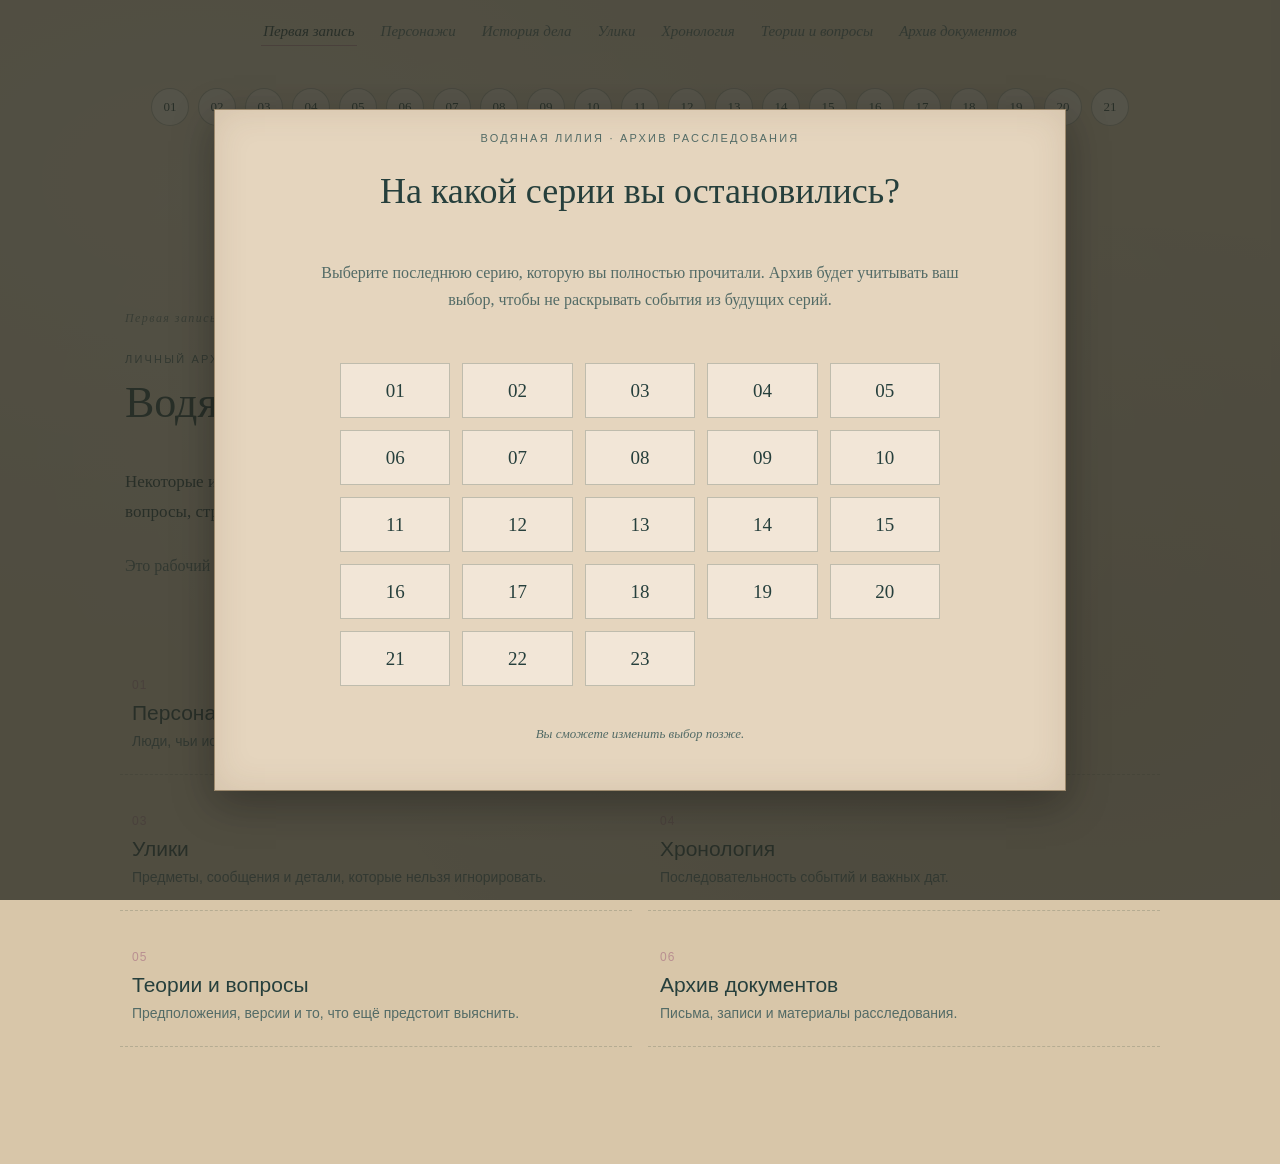
==== commit 1d81435b: "Update index.html" ====
--- a/index.html
+++ b/index.html
@@ -35,6 +35,9 @@
     <button data-episode="18">18</button>
     <button data-episode="19">19</button>
     <button data-episode="20">20</button>
+    <button data-episode="21">21</button>
+    <button data-episode="22">22</button>
+    <button data-episode="23">23</button>
 </div>
 <p class="episode-gate-note">Вы сможете изменить выбор позже.</p>
 </section>
@@ -59,6 +62,9 @@
   <button data-view-episode="18">18</button>
   <button data-view-episode="19">19</button>
   <button data-view-episode="20">20</button>
+  <button data-view-episode="21">21</button>
+  <button data-view-episode="22">22</button>
+  <button data-view-episode="23">23</button>
 </div>
 <button id="episode-details-toggle" class="episode-details-toggle" type="button">
 ✧ Содержание серии
--- a/style.css
+++ b/style.css
@@ -6,7 +6,7 @@
 /* ---------- 1. Цвета и основы ---------- */
 :root {--ink: #263f3c;--ink-light: #536b66;--paper: #e5d5be;--paper-light: #f2e8d8;--paper-dark: #d3bea1;--sage: #a9bdb0;--rose: #b98f91;--line: rgba(75, 91, 78, 0.3);--shadow: rgba(49, 39, 27, 0.16);}* {box-sizing: border-box;}
 html {min-height: 100%;scroll-behavior: smooth;}
-body {margin: 0;min-height: 100vh;color: var(--ink);font: 16px/1.65 Georgia, "Times New Roman", serif;background-color: #b9aa91;background-image:radial-gradient(ellipse at 15% 15%,rgba(255,255,255,0.28),transparent 55%),radial-gradient(ellipse at 85% 85%,rgba(75,55,35,0.12),transparent 60%);background-attachment: fixed;}
+body {margin: 0;min-height: 100vh;color: var(--ink);font: 16px/1.65 Georgia, "Times New Roman", serif;background-color: #d8c6a9;background-image:radial-gradient(ellipse at 15% 20%, rgba(255, 248, 226, 0.28), transparent 45%),radial-gradient(ellipse at 85% 75%, rgba(105, 78, 51, 0.12), transparent 48%),radial-gradient(ellipse at 50% 50%, rgba(255, 255, 255, 0.12), transparent 70%);background-attachment: fixed;}
 /* ---------- 2. Шапка архива ---------- */
 .site-header {position: relative;overflow: hidden;padding: 48px 20px 34px;text-align: center;background:linear-gradient(135deg,rgba(242,232,216,0.98),rgba(222,207,183,0.96));border-bottom: 1px solid var(--line);box-shadow: 0 5px 18px var(--shadow);}
 .site-header::before,
@@ -19,15 +19,12 @@
 h1 {margin: 8px 0;color: var(--ink);font-size: clamp(36px, 7vw, 62px);font-weight: normal;letter-spacing: 0.035em;}
 .subtitle {color: var(--ink-light);font-size: 15px;font-style: italic;}
 /* ---------- 3. Навигация ---------- */
-.main-nav {position: relative;z-index: 5;display: flex;justify-content: center;align-items: center;flex-wrap: wrap;gap: 8px 25px;padding: 14px 18px;background: #d8c7ad;border-bottom: 1px solid var(--line);box-shadow: 0 3px 8px rgba(50,40,25,0.08);}
-.main-nav button {position: relative;padding: 7px 3px;border: none;background: transparent;color: var(--ink-light);font: 14px Georgia, serif;cursor: pointer;transition: color 0.2s ease;}
-.main-nav button::after {content: "";position: absolute;right: 50%;bottom: 1px;left: 50%;height: 1px;background: var(--rose);transition: left 0.2s ease, right 0.2s ease;}
-.main-nav button:hover,
-.main-nav button.active {color: var(--ink);}
-.main-nav button:hover::after,
-.main-nav button.active::after {right: 0;left: 0;}
+.main-nav {display: flex;justify-content: center;align-items: center;flex-wrap: wrap;gap: 8px 22px;padding: 18px 20px;background: transparent;border: none;box-shadow: none;}
+.main-nav button {padding: 5px 2px;border: none;border-bottom: 1px solid transparent;background: transparent;color: var(--ink-light);font: italic 15px Georgia, "Times New Roman", serif;cursor: pointer;transition: color 0.2s ease, border-color 0.2s ease;}
+.main-nav button.active,
+.main-nav button:hover {color: var(--ink);border-bottom-color: var(--rose);}
 /* ---------- 4. Основная страница ---------- */
-main {width: min(1120px, calc(100% - 36px));min-height: 600px;margin: 30px auto;padding: 48px clamp(20px, 5vw, 65px) 65px;background:linear-gradient(90deg,rgba(115,91,65,0.035) 1px,transparent 1px),var(--paper);background-size: 28px 100%;border: 1px solid rgba(75,91,78,0.25);box-shadow: 0 10px 32px var(--shadow);}
+main {width: 100%;min-height: 100vh;margin: 0;padding: 35px max(22px, calc((100% - 1050px) / 2)) 60px;background: transparent;border: none;box-shadow: none;}
 .panel {display: none;padding: 0 5px 30px;animation: pageAppear 0.35s ease;}
 .panel.active {display: block;}
 @keyframes pageAppear {from {opacity: 0;transform: translateY(5px);}to {opacity: 1;transform: translateY(0);}}
@@ -37,26 +34,26 @@
 p {color: var(--ink-light);}
 .intro {max-width: 760px;margin: 12px 0 25px;color: var(--ink-light);font-size: 16px;line-height: 1.8;}
 /* ---------- 5. Первая запись ---------- */
-.home-intro {position: relative;max-width: 800px;margin: 0 auto 42px;padding: 25px 28px;border: 1px solid var(--line);background: rgba(245,236,222,0.65);box-shadow: inset 0 0 25px rgba(110,85,55,0.05);}
-.home-intro::before {content: "Первая запись";display: block;margin-bottom: 18px;color: var(--rose);font-size: 12px;font-style: italic;letter-spacing: 0.08em;}
+.home-intro {position: relative;max-width: 850px;margin: 0 0 45px;padding: 10px 5px 15px;border: none;background: transparent;box-shadow: none;}
+.home-intro::before {content: "Первая запись";display: block;margin-bottom: 22px;color: var(--ink-light);font-size: 12px;font-style: italic;letter-spacing: 0.12em;opacity: 0.8;}
 .home-intro h2 {margin-bottom: 15px;font-size: clamp(30px, 5vw, 44px);}
 .home-intro .intro {color: var(--ink);font-size: 17px;}
 .home-sections {display: grid;grid-template-columns: repeat(2, minmax(0, 1fr));gap: 16px;}
-.home-card {position: relative;min-height: 145px;padding: 20px 22px;text-align: left;border: 1px solid var(--line);background: rgba(245,236,222,0.8);color: var(--ink);cursor: pointer;box-shadow: 2px 3px 7px rgba(60,45,30,0.07);transition: transform 0.2s ease, box-shadow 0.2s ease;}
+.home-card {position: relative;min-height: 120px;padding: 18px 12px;text-align: left;border: none;border-bottom: 1px dashed rgba(75, 91, 78, 0.25);background: transparent;color: var(--ink);cursor: pointer;box-shadow: none;transition: transform 0.2s ease, color 0.2s ease;}
 .home-card:hover {transform: translateY(-3px) rotate(-0.3deg);box-shadow: 3px 7px 13px rgba(60,45,30,0.13);}
 .home-card > span {color: var(--rose);font: 12px Arial, sans-serif;letter-spacing: 0.1em;}
 .home-card h3 {margin: 9px 0 5px;font-size: 21px;}
 .home-card p {margin: 0;font-size: 14px;line-height: 1.6;}
 /* ---------- 6. Карточки и материалы ---------- */
-.grid {display: grid;grid-template-columns: repeat(auto-fit, minmax(220px, 1fr));gap: 20px;margin-top: 24px;}
-.card {position: relative;padding: 22px;background: rgba(245,236,222,0.88);border: 1px solid var(--line);border-radius: 2px;box-shadow: 2px 4px 10px rgba(55,43,29,0.09);transition: transform 0.2s ease, box-shadow 0.2s ease;}
-.card:nth-child(even) {transform: rotate(0.25deg);}
-.card:nth-child(odd) {transform: rotate(-0.2deg);}
-.card:hover {z-index: 2;transform: translateY(-3px) rotate(0);box-shadow: 4px 8px 15px rgba(55,43,29,0.14);}
+.grid {display: grid;grid-template-columns: repeat(auto-fit, minmax(200px, 1fr));gap: 30px 24px;margin-top: 32px;align-items: start;}
+.card {position: relative;padding: 18px 20px;background: rgba(235, 222, 198, 0.35);border: none;border-left: 2px solid rgba(185, 143, 145, 0.55);border-radius: 0;box-shadow: none;transition: transform 0.2s ease;}
+.card:nth-child(even) {transform: rotate(0.35deg);}
+.card:nth-child(odd) {transform: rotate(-0.3deg);}
+.card:hover {z-index: 2;transform: translateY(-2px) rotate(0);box-shadow: none;}
 .card h3 {margin: 9px 0;font-size: 21px;line-height: 1.35;}
 .card p {margin: 9px 0;color: var(--ink-light);font-size: 14px;line-height: 1.7;}
-.card button {margin-top: 12px;padding: 8px 15px;border: 1px solid var(--line);border-radius: 0;background: #d9c9b0;color: var(--ink);font: 14px Georgia, serif;cursor: pointer;}
-.card button:hover {background: var(--sage);}
+.card button {margin-top: 12px;padding: 6px 12px;border: none;border-bottom: 1px solid var(--rose);border-radius: 0;background: transparent;color: var(--ink);font: italic 14px Georgia, serif;cursor: pointer;}
+.card button:hover {background: transparent;color: var(--rose);}
 /* ---------- 7. Подписи и метки ---------- */
 .tag {display: inline-block;margin: 2px 5px 5px 0;padding: 3px 9px;border: 1px solid rgba(83,107,102,0.25);border-radius: 2px;background: rgba(169,189,176,0.35);color: var(--ink-light);font: 10px Arial, sans-serif;letter-spacing: 0.04em;}
 .meta {color: var(--ink-light);font: 12px Arial, sans-serif;}
@@ -68,7 +65,7 @@
 .detail {display: none;margin-top: 14px;padding-top: 12px;border-top: 1px dashed var(--line);color: var(--ink-light);}
 .detail.open {display: block;}
 /* ---------- 10. Теории и заметки ---------- */
-.theory-section {margin: 30px 0;padding: 20px;border: 1px dashed var(--line);background: rgba(245,236,222,0.38);}
+.theory-section {margin: 35px 0;padding: 15px 5px;border: none;border-left: 2px solid rgba(185, 143, 145, 0.55);background: transparent;}
 .theory-section > h3 {margin-top: 0;font-size: 24px;}
 .theory-section .card {margin: 15px 0;background: rgba(248,240,226,0.9);}
 .theory-section li {margin: 7px 0;color: var(--ink-light);line-height: 1.65;}
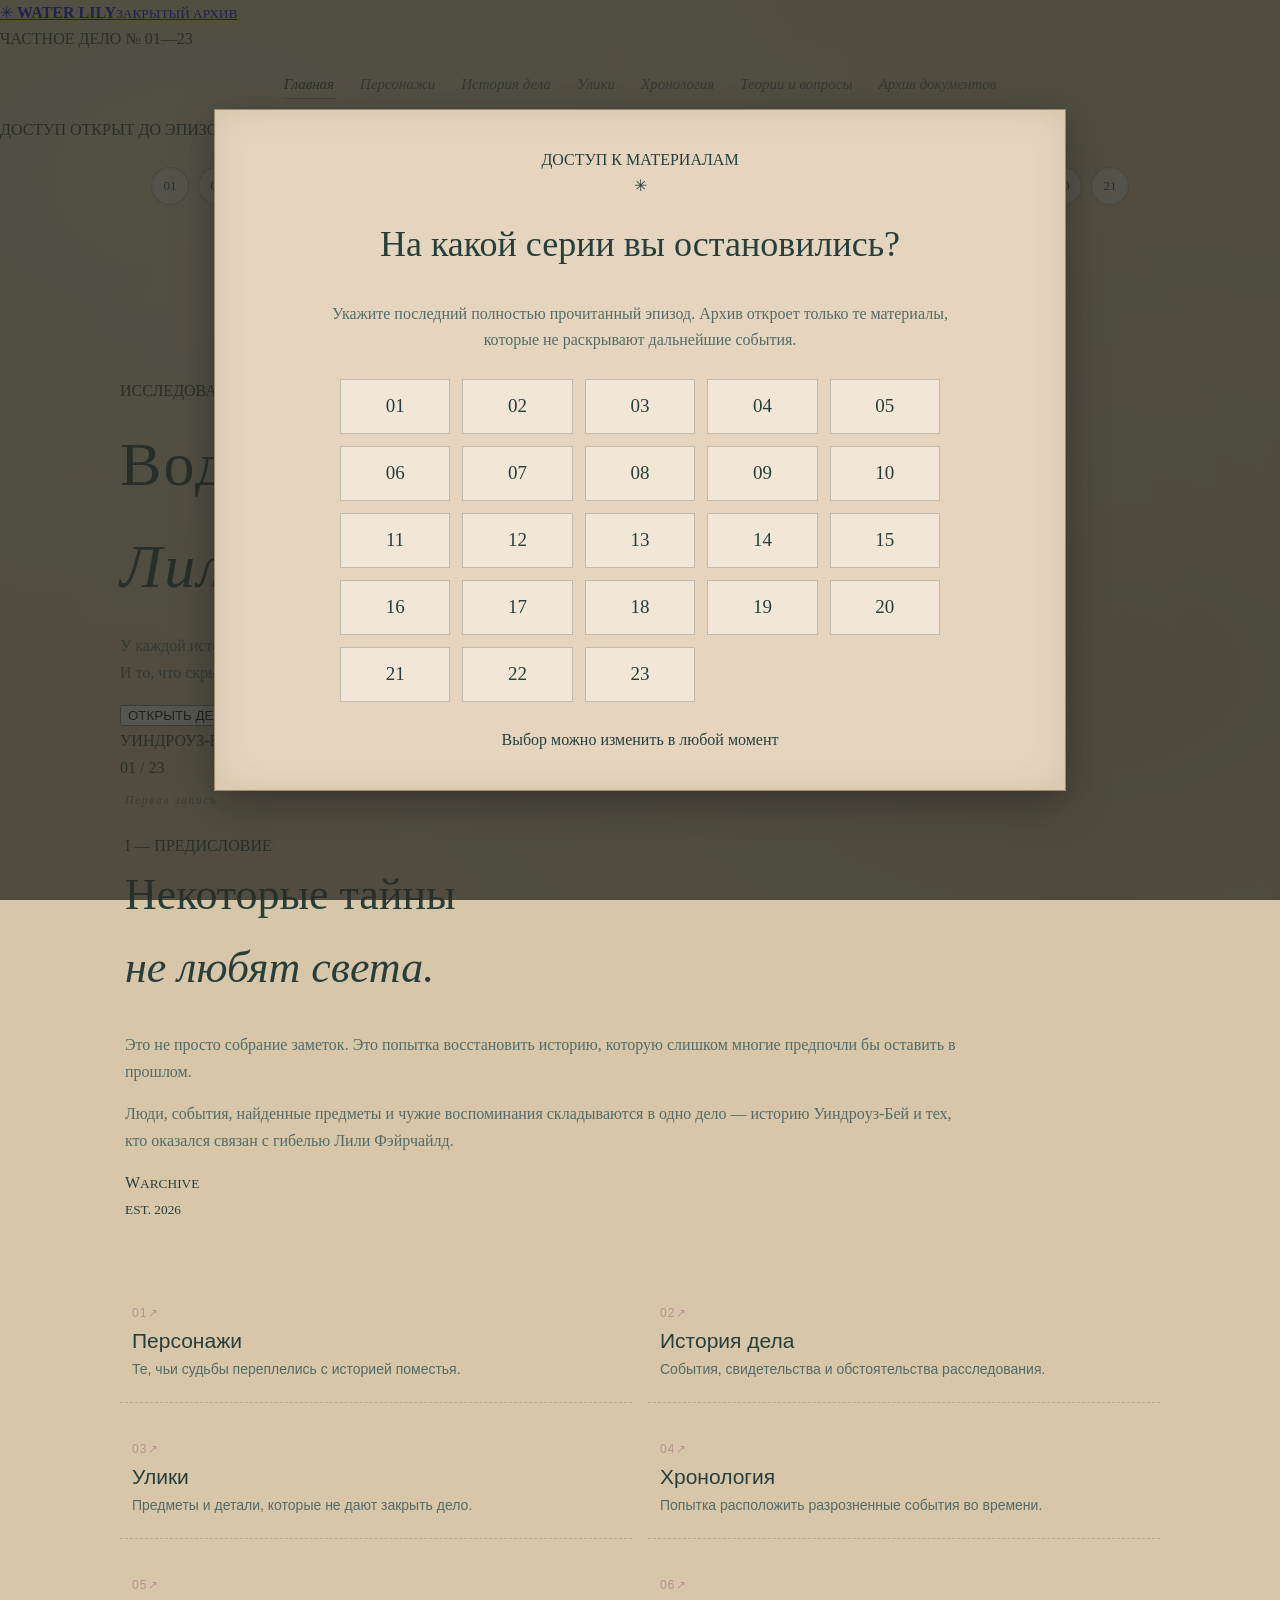
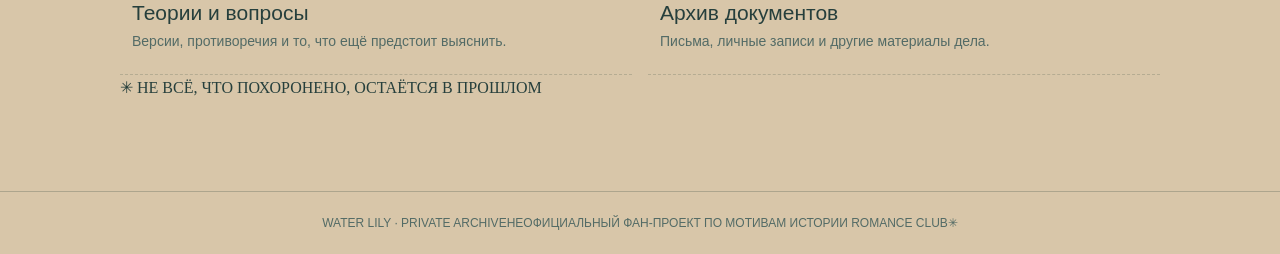
==== commit 1760633c: "Redesign archive landing page and navigation" ====
--- a/index.html
+++ b/index.html
@@ -1,178 +1,195 @@
 <!doctype html>
 <html lang="ru">
 <head>
-<meta charset="utf-8">
-<meta name="viewport" content="width=device-width,initial-scale=1">
-<title>Водяная Лилия — архив расследования</title>
-<link rel="stylesheet" href="style.css">
+  <meta charset="utf-8">
+  <meta name="viewport" content="width=device-width, initial-scale=1">
+  <meta name="theme-color" content="#102a30">
+  <meta name="description" content="Водяная Лилия — исследовательский архив истории Уиндрoуз-Бей.">
+  <title>Водяная Лилия — закрытый архив</title>
+  <link rel="preconnect" href="https://fonts.googleapis.com">
+  <link rel="preconnect" href="https://fonts.gstatic.com" crossorigin>
+  <link href="https://fonts.googleapis.com/css2?family=Cormorant+Garamond:wght@400;500;600&family=Manrope:wght@400;500;600&display=swap" rel="stylesheet">
+  <link rel="stylesheet" href="style.css">
 </head>
 <body>
-<nav class="main-nav">
-<button class="active" data-tab="home">Первая запись</button><button data-tab="people">Персонажи</button><button data-tab="story">История дела</button><button data-tab="clues">Улики</button><button data-tab="timeline">Хронология</button><button data-tab="questions">Теории и вопросы</button><button data-tab="archive">Архив документов</button>
-</nav>
-<section id="episode-gate" class="episode-gate">
-<div class="kicker">Водяная Лилия · Архив расследования</div>
-<h2>На какой серии вы остановились?</h2>
-<p>Выберите последнюю серию, которую вы полностью прочитали. Архив будет учитывать ваш выбор, чтобы не раскрывать события из будущих серий.</p>
-<div class="episode-gate-grid">
-    <button data-episode="1">01</button>
-    <button data-episode="2">02</button>
-    <button data-episode="3">03</button>
-    <button data-episode="4">04</button>
-    <button data-episode="5">05</button>
-    <button data-episode="6">06</button>
-    <button data-episode="7">07</button>
-    <button data-episode="8">08</button>
-    <button data-episode="9">09</button>
-    <button data-episode="10">10</button>
-    <button data-episode="11">11</button>
-    <button data-episode="12">12</button>
-    <button data-episode="13">13</button>
-    <button data-episode="14">14</button>
-    <button data-episode="15">15</button>
-    <button data-episode="16">16</button>
-    <button data-episode="17">17</button>
-    <button data-episode="18">18</button>
-    <button data-episode="19">19</button>
-    <button data-episode="20">20</button>
-    <button data-episode="21">21</button>
-    <button data-episode="22">22</button>
-    <button data-episode="23">23</button>
-</div>
-<p class="episode-gate-note">Вы сможете изменить выбор позже.</p>
-</section>
-<div class="episode-selector">
-  <button data-view-episode="1">01</button>
-  <button data-view-episode="2">02</button>
-  <button data-view-episode="3">03</button>
-  <button data-view-episode="4">04</button>
-  <button data-view-episode="5">05</button>
-  <button data-view-episode="6">06</button>
-  <button data-view-episode="7">07</button>
-  <button data-view-episode="8">08</button>
-  <button data-view-episode="9">09</button>
-  <button data-view-episode="10">10</button>
-  <button data-view-episode="11">11</button>
-  <button data-view-episode="12">12</button>
-  <button data-view-episode="13">13</button>
-  <button data-view-episode="14">14</button>
-  <button data-view-episode="15">15</button>
-  <button data-view-episode="16">16</button>
-  <button data-view-episode="17">17</button>
-  <button data-view-episode="18">18</button>
-  <button data-view-episode="19">19</button>
-  <button data-view-episode="20">20</button>
-  <button data-view-episode="21">21</button>
-  <button data-view-episode="22">22</button>
-  <button data-view-episode="23">23</button>
-</div>
-<button id="episode-details-toggle" class="episode-details-toggle" type="button">
-✧ Содержание серии
-<span>⌄</span>
-</button>
-<div class="episode-modal" id="episode-description">
-<div class="episode-modal-content">
-<button class="episode-modal-close" id="episode-modal-close" type="button">×</button>
-<div class="episode-description-header">
-<span id="episode-number">СЕРИЯ 01</span>
-<h3 id="episode-title">Название серии</h3>
-</div>
-<p id="episode-summary">Краткое содержание серии.</p>
-<button id="episode-details-button" type="button">
-Читать полное описание
-</button>
-<div id="episode-full-description" class="episode-full-description"></div>
-</div>
-</div>
-<main>
-<section id="home" class="panel active">
-<div class="home-intro">
-<div class="kicker">Личный архив расследования</div>
-<h2>Водяная Лилия</h2>
-<p class="intro">
-Некоторые истории не заканчиваются вместе с последней страницей.Они оставляют после себя вопросы, странные совпадения и следы,которые кто-то должен собрать воедино.
-</p>
-<p>
-Это рабочий дневник Райли Пирс. Здесь собраны люди, события,улики и документы, связанные с историей Уиндрoуз-Бей.
-</p>
-</div>
-<div class="home-sections">
-<button class="home-card" data-tab="people">
-<span>01</span>
-<h3>Персонажи</h3>
-<p>Люди, чьи истории переплетаются с расследованием.</p>
-</button>
-<button class="home-card" data-tab="story">
-<span>02</span>
-<h3>История дела</h3>
-<p>События и обстоятельства, с которых всё началось.</p>
-</button>
-<button class="home-card" data-tab="clues">
-<span>03</span>
-<h3>Улики</h3>
-<p>Предметы, сообщения и детали, которые нельзя игнорировать.</p>
-</button>
-<button class="home-card" data-tab="timeline">
-<span>04</span>
-<h3>Хронология</h3>
-<p>Последовательность событий и важных дат.</p>
-</button>
-<button class="home-card" data-tab="questions">
-<span>05</span>
-<h3>Теории и вопросы</h3>
-<p>Предположения, версии и то, что ещё предстоит выяснить.</p>
-</button>
-<button class="home-card" data-tab="archive">
-<span>06</span>
-<h3>Архив документов</h3>
-<p>Письма, записи и материалы расследования.</p>
-</button>
-</div>
-</section>
-<section id="story" class="panel">
-<h2>История дела</h2>
-<p class="intro">История, в которой прошлое не отпускает настоящее, а за внешне привычными событиями скрываются вопросы, на которые ещё предстоит найти ответы.</p>
-<div class="grid" id="story-container"></div></section>
-<section id="people" class="panel">
-<h2>Персонажи</h2>
-<p class="intro">Краткие карточки участников истории. Данные ниже — демонстрационное наполнение, его нужно сверить с игрой.</p>
-<input id="search" placeholder="Найти персонажа…">
-<div class="grid" id="peopleGrid"></div>
-</section>
-<section id="clues" class="panel">
-<h2>Улики и доказательства</h2>
-<p class="intro">
-Каждая деталь может оказаться важной. Здесь собраны предметы, документы, сообщения и свидетельства, которые помогают восстановить события и разобраться в тайнах Уиндроуз-Бей.
-</p>
-<div id="clues-container" class="grid"></div>
-</section>
-<section id="timeline" class="panel">
-<h2>Хронология событий</h2>
-<p class="intro">Последовательность событий, восстановленная по материалам расследования.</p>
-<div id="timeline-container" class="grid"></div>
-</section>
-<section id="questions" class="panel">
-<h2>Теории и вопросы</h2>
-<p class="intro">
-Версии произошедшего, аргументы и вопросы, которые ещё предстоит проверить.
-</p>
- <div id="theories-container" class="grid"></div>
-</section>
-<section id="archive" class="panel">
-<h2>Архив документов</h2>
-<p class="intro">
-Документы, письма, личные записи и другие материалы,обнаруженные в ходе расследования.
-</p>
-<div id="documents-container" class="grid"></div>
-</section>
-<script src="data/people.js"></script>
-<script src="data/episodes.js"></script>
-<script src="data/clues.js"></script>
-<script src="data/story.js"></script>
-<script src="data/timeline.js"></script>
-<script src="data/theories.js"></script>
-<script src="data/documents.js"></script>
-<script src="script.js"></script>
-</main>
+  <div class="ambient ambient-one" aria-hidden="true"></div>
+  <div class="ambient ambient-two" aria-hidden="true"></div>
+
+  <header class="masthead">
+    <a class="wordmark" href="#home" aria-label="Водяная Лилия — на главную">
+      <span class="wordmark-mark">✳</span>
+      <span><b>WATER LILY</b><small>ЗАКРЫТЫЙ АРХИВ</small></span>
+    </a>
+    <div class="masthead-note">ЧАСТНОЕ ДЕЛО <span>№ 01—23</span></div>
+  </header>
+
+  <nav class="main-nav" aria-label="Основная навигация">
+    <button class="active" data-tab="home" type="button">Главная</button>
+    <button data-tab="people" type="button">Персонажи</button>
+    <button data-tab="story" type="button">История дела</button>
+    <button data-tab="clues" type="button">Улики</button>
+    <button data-tab="timeline" type="button">Хронология</button>
+    <button data-tab="questions" type="button">Теории и вопросы</button>
+    <button data-tab="archive" type="button">Архив документов</button>
+  </nav>
+
+  <section id="episode-gate" class="episode-gate" aria-label="Выбор последнего прочитанного эпизода">
+    <div class="gate-card">
+      <span class="eyebrow">ДОСТУП К МАТЕРИАЛАМ</span>
+      <div class="gate-flower" aria-hidden="true">✳</div>
+      <h2>На какой серии вы остановились?</h2>
+      <p>Укажите последний полностью прочитанный эпизод. Архив откроет только те материалы, которые не раскрывают дальнейшие события.</p>
+      <div class="episode-gate-grid">
+        <button type="button" data-episode="1">01</button>
+<button type="button" data-episode="2">02</button>
+<button type="button" data-episode="3">03</button>
+<button type="button" data-episode="4">04</button>
+<button type="button" data-episode="5">05</button>
+<button type="button" data-episode="6">06</button>
+<button type="button" data-episode="7">07</button>
+<button type="button" data-episode="8">08</button>
+<button type="button" data-episode="9">09</button>
+<button type="button" data-episode="10">10</button>
+<button type="button" data-episode="11">11</button>
+<button type="button" data-episode="12">12</button>
+<button type="button" data-episode="13">13</button>
+<button type="button" data-episode="14">14</button>
+<button type="button" data-episode="15">15</button>
+<button type="button" data-episode="16">16</button>
+<button type="button" data-episode="17">17</button>
+<button type="button" data-episode="18">18</button>
+<button type="button" data-episode="19">19</button>
+<button type="button" data-episode="20">20</button>
+<button type="button" data-episode="21">21</button>
+<button type="button" data-episode="22">22</button>
+<button type="button" data-episode="23">23</button>
+      </div>
+      <span class="gate-footnote">Выбор можно изменить в любой момент</span>
+    </div>
+  </section>
+
+  <div class="episode-toolbar">
+    <div class="episode-toolbar-label"><span class="live-dot"></span> ДОСТУП ОТКРЫТ ДО ЭПИЗОДА</div>
+    <div class="episode-selector" aria-label="Выбрать последний прочитанный эпизод">
+      <button type="button" data-view-episode="1">01</button>
+<button type="button" data-view-episode="2">02</button>
+<button type="button" data-view-episode="3">03</button>
+<button type="button" data-view-episode="4">04</button>
+<button type="button" data-view-episode="5">05</button>
+<button type="button" data-view-episode="6">06</button>
+<button type="button" data-view-episode="7">07</button>
+<button type="button" data-view-episode="8">08</button>
+<button type="button" data-view-episode="9">09</button>
+<button type="button" data-view-episode="10">10</button>
+<button type="button" data-view-episode="11">11</button>
+<button type="button" data-view-episode="12">12</button>
+<button type="button" data-view-episode="13">13</button>
+<button type="button" data-view-episode="14">14</button>
+<button type="button" data-view-episode="15">15</button>
+<button type="button" data-view-episode="16">16</button>
+<button type="button" data-view-episode="17">17</button>
+<button type="button" data-view-episode="18">18</button>
+<button type="button" data-view-episode="19">19</button>
+<button type="button" data-view-episode="20">20</button>
+<button type="button" data-view-episode="21">21</button>
+<button type="button" data-view-episode="22">22</button>
+<button type="button" data-view-episode="23">23</button>
+    </div>
+    <button id="episode-details-toggle" class="episode-details-toggle" type="button">
+      Содержание серии <span aria-hidden="true">⌄</span>
+    </button>
+  </div>
+
+  <div class="episode-modal" id="episode-description" role="dialog" aria-modal="true" aria-label="Содержание эпизода">
+    <div class="episode-modal-content">
+      <button class="episode-modal-close" id="episode-modal-close" type="button" aria-label="Закрыть">×</button>
+      <div class="episode-description-header">
+        <span id="episode-number">СЕРИЯ 01</span>
+        <h3 id="episode-title">Название серии</h3>
+      </div>
+      <p id="episode-summary">Краткое содержание серии.</p>
+      <button id="episode-details-button" type="button">Читать полное описание</button>
+      <div id="episode-full-description" class="episode-full-description"></div>
+    </div>
+  </div>
+
+  <main>
+    <section id="home" class="panel active">
+      <div class="hero">
+        <div class="hero-image" aria-hidden="true"></div>
+        <div class="hero-shade" aria-hidden="true"></div>
+        <div class="hero-content">
+          <div class="eyebrow hero-eyebrow"><span></span> ИССЛЕДОВАТЕЛЬСКОЕ ДОСЬЕ · 23 ЭПИЗОДА</div>
+          <h1>Водяная<br><em>Лилия</em></h1>
+          <p class="hero-subtitle">У каждой истории есть поверхность.<br>И то, что скрывается под ней.</p>
+          <button class="primary-link" data-tab="story" type="button">ОТКРЫТЬ ДЕЛО <span>↗</span></button>
+        </div>
+        <div class="hero-caption"><span>УИНДРОУЗ-БЕЙ</span><i></i><span>ПОСЛЕ ПОЛУНОЧИ</span></div>
+        <div class="hero-index">01 <span>/</span> 23</div>
+      </div>
+
+      <div class="home-intro editorial-section">
+        <div class="section-index">I — ПРЕДИСЛОВИЕ</div>
+        <div class="intro-copy">
+          <h2>Некоторые тайны<br><em>не любят света.</em></h2>
+          <p class="lead">Это не просто собрание заметок. Это попытка восстановить историю, которую слишком многие предпочли бы оставить в прошлом.</p>
+          <p>Люди, события, найденные предметы и чужие воспоминания складываются в одно дело — историю Уиндрoуз-Бей и тех, кто оказался связан с гибелью Лили Фэйрчайлд.</p>
+        </div>
+        <div class="intro-seal" aria-hidden="true"><span>W</span><small>ARCHIVE<br>EST. 2026</small></div>
+      </div>
+
+      <div class="home-sections">
+        <button class="home-card" data-tab="people" type="button"><span class="card-number">01</span><span class="card-arrow">↗</span><h3>Персонажи</h3><p>Те, чьи судьбы переплелись с историей поместья.</p></button>
+        <button class="home-card" data-tab="story" type="button"><span class="card-number">02</span><span class="card-arrow">↗</span><h3>История дела</h3><p>События, свидетельства и обстоятельства расследования.</p></button>
+        <button class="home-card" data-tab="clues" type="button"><span class="card-number">03</span><span class="card-arrow">↗</span><h3>Улики</h3><p>Предметы и детали, которые не дают закрыть дело.</p></button>
+        <button class="home-card" data-tab="timeline" type="button"><span class="card-number">04</span><span class="card-arrow">↗</span><h3>Хронология</h3><p>Попытка расположить разрозненные события во времени.</p></button>
+        <button class="home-card" data-tab="questions" type="button"><span class="card-number">05</span><span class="card-arrow">↗</span><h3>Теории и вопросы</h3><p>Версии, противоречия и то, что ещё предстоит выяснить.</p></button>
+        <button class="home-card" data-tab="archive" type="button"><span class="card-number">06</span><span class="card-arrow">↗</span><h3>Архив документов</h3><p>Письма, личные записи и другие материалы дела.</p></button>
+      </div>
+      <div class="closing-note"><span>✳</span> НЕ ВСЁ, ЧТО ПОХОРОНЕНО, ОСТАЁТСЯ В ПРОШЛОМ</div>
+    </section>
+
+    <section id="people" class="panel">
+      <div class="panel-heading"><div class="section-index">II — УЧАСТНИКИ</div><h2>Персонажи</h2><p class="intro">Досье на людей, чьи истории связаны с Уиндрoуз-Бей. Новые сведения открываются по мере чтения эпизодов.</p></div>
+      <input id="search" type="search" placeholder="Поиск по именам и ролям…" aria-label="Поиск персонажа">
+      <div class="grid" id="peopleGrid"></div>
+    </section>
+
+    <section id="story" class="panel">
+      <div class="panel-heading"><div class="section-index">III — ОБСТОЯТЕЛЬСТВА</div><h2>История дела</h2><p class="intro">События, воспоминания и свидетельства — в том порядке, в котором они становятся известны.</p></div>
+      <div class="grid" id="story-container"></div>
+    </section>
+
+    <section id="clues" class="panel">
+      <div class="panel-heading"><div class="section-index">IV — ВЕЩЕСТВЕННЫЕ МАТЕРИАЛЫ</div><h2>Улики</h2><p class="intro">Предметы, сообщения и детали, которые помогают восстановить ход событий. Отдельно отмечены факты и обстоятельства, требующие проверки.</p></div>
+      <div id="clues-container" class="grid"></div>
+    </section>
+
+    <section id="timeline" class="panel">
+      <div class="panel-heading"><div class="section-index">V — ВРЕМЕННАЯ КАРТА</div><h2>Хронология</h2><p class="intro">Последовательность событий, собранная по материалам расследования. Даты и степень точности указаны там, где они известны.</p></div>
+      <div id="timeline-container" class="grid"></div>
+    </section>
+
+    <section id="questions" class="panel">
+      <div class="panel-heading"><div class="section-index">VI — РАБОЧИЕ ВЕРСИИ</div><h2>Теории и вопросы</h2><p class="intro">Гипотезы не являются установленными фактами. Каждая версия требует сопоставления аргументов, контраргументов и доступных свидетельств.</p></div>
+      <div id="theories-container" class="grid"></div>
+    </section>
+
+    <section id="archive" class="panel">
+      <div class="panel-heading"><div class="section-index">VII — ПРИЛОЖЕНИЯ К ДЕЛУ</div><h2>Архив документов</h2><p class="intro">Письма, записки, личные записи и другие материалы, обнаруженные в ходе истории.</p></div>
+      <div id="documents-container" class="grid"></div>
+    </section>
+  </main>
+
+  <footer class="site-footer"><span>WATER LILY · PRIVATE ARCHIVE</span><span>НЕОФИЦИАЛЬНЫЙ ФАН-ПРОЕКТ ПО МОТИВАМ ИСТОРИИ ROMANCE CLUB</span><span>✳</span></footer>
+
+  <script src="data/people.js"></script>
+  <script src="data/episodes.js"></script>
+  <script src="data/clues.js"></script>
+  <script src="data/story.js"></script>
+  <script src="data/timeline.js"></script>
+  <script src="data/theories.js"></script>
+  <script src="data/documents.js"></script>
+  <script src="script.js"></script>
 </body>
-</html>
+</html>
